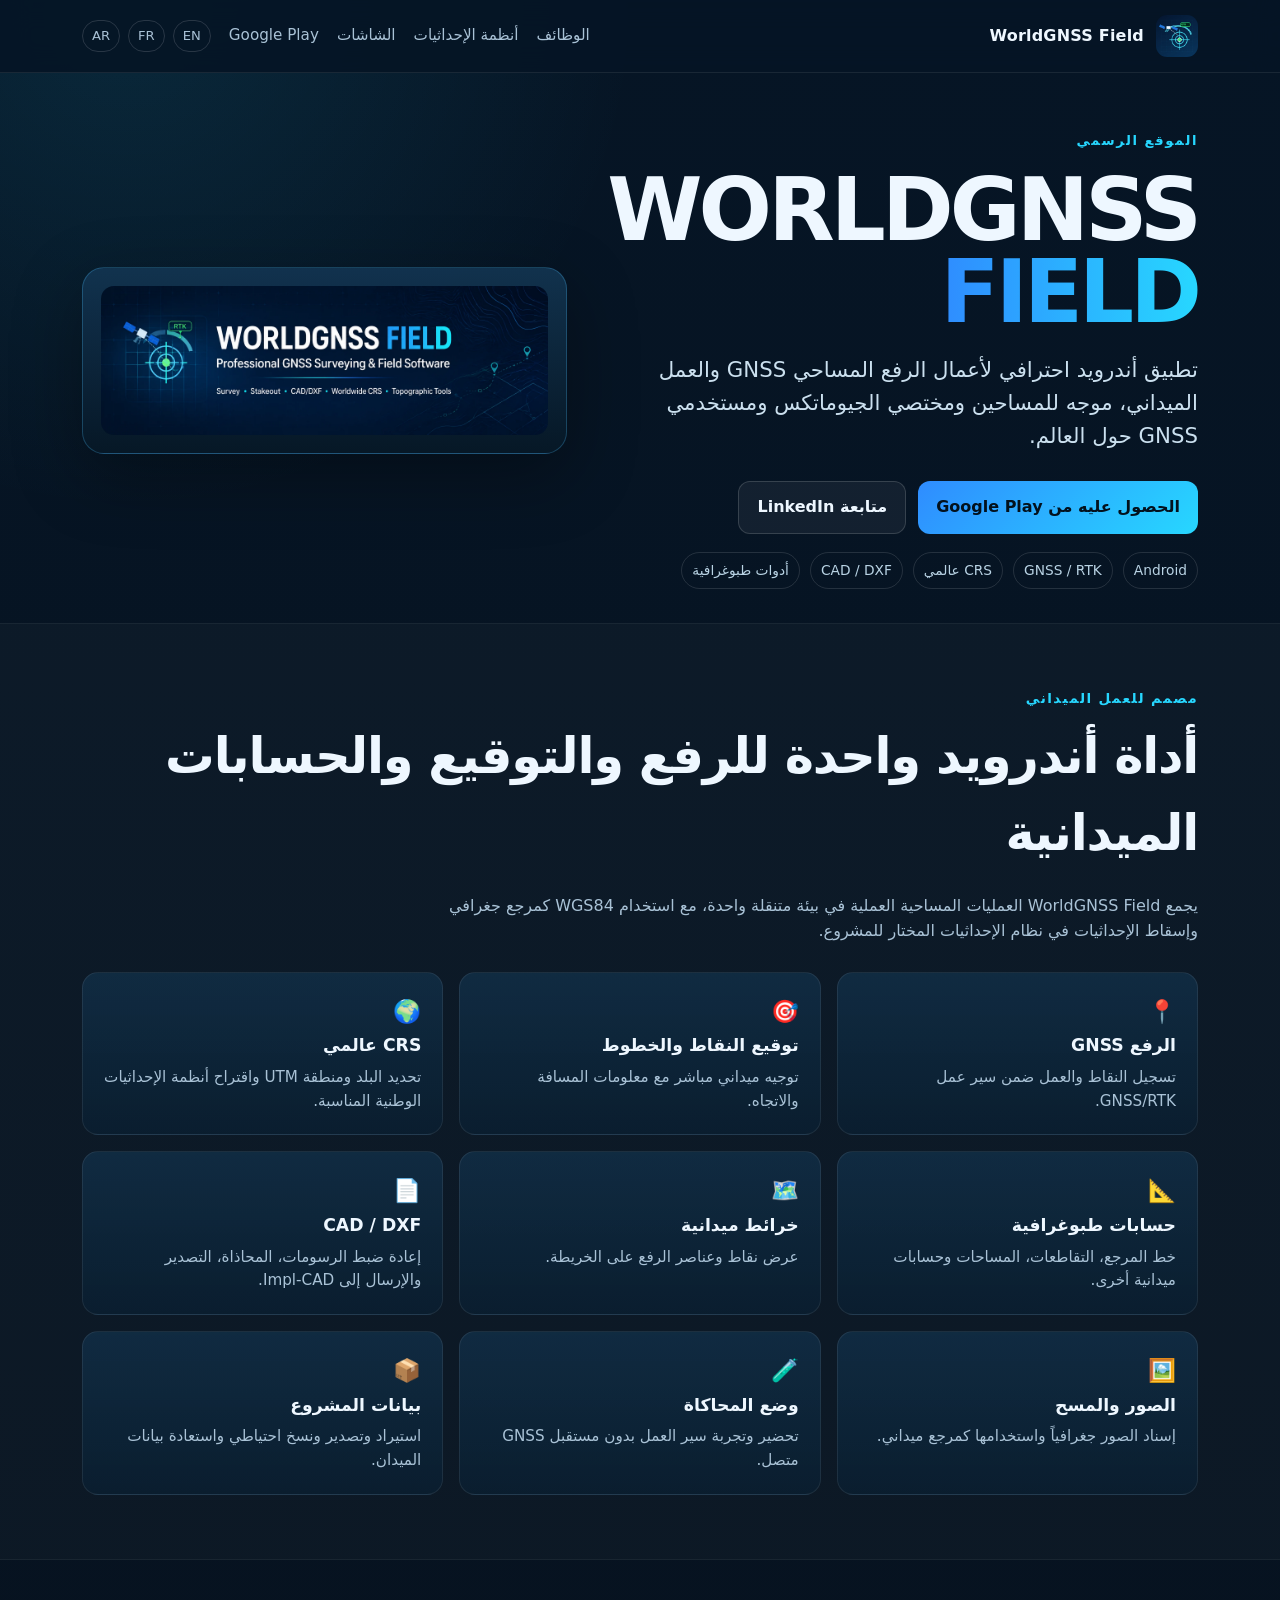
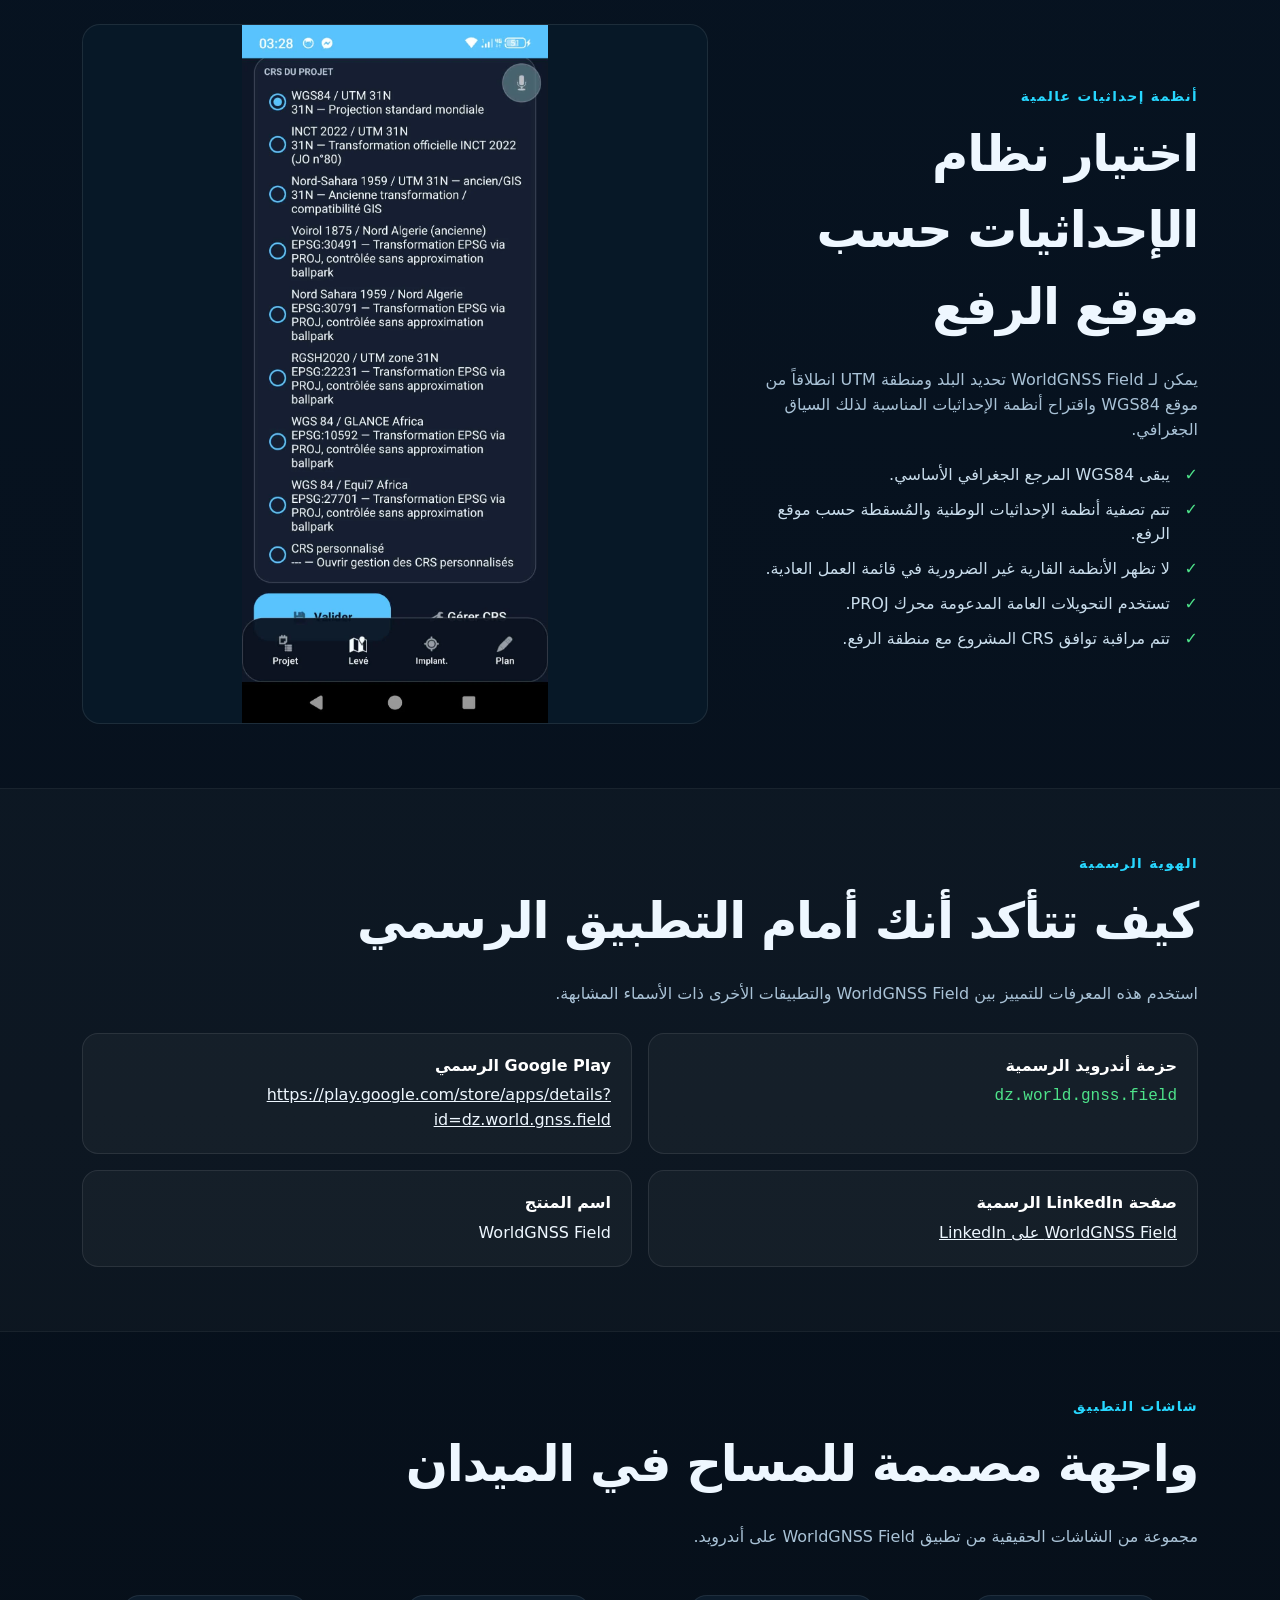
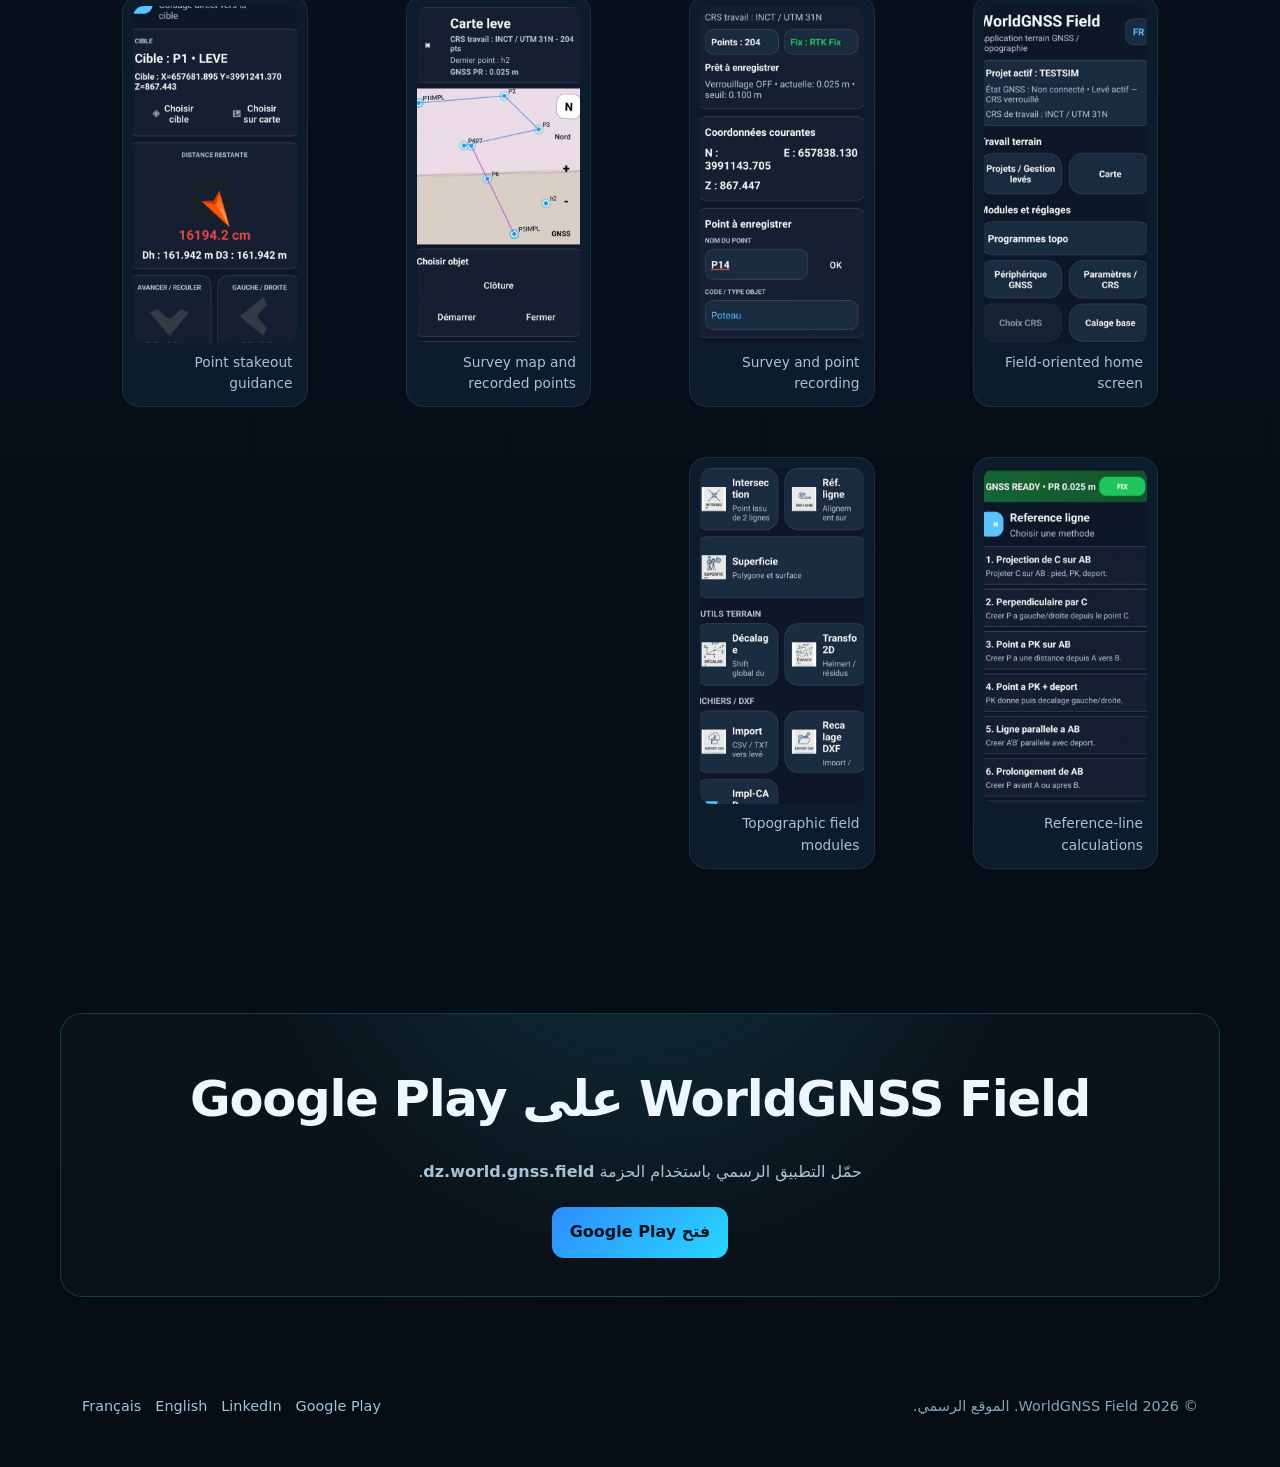
==== ar.html @ f7dcfae2 "Add files via upload Publish official WorldGNSS Field website" ====
<!doctype html>
<html lang="ar" class="rtl">
<head>
  <meta charset="utf-8">
  <meta name="viewport" content="width=device-width,initial-scale=1">
  <title>WorldGNSS Field — برنامج GNSS ومساحة ميدانية احترافي</title>
  <meta name="description" content="الموقع الرسمي لـ WorldGNSS Field: رفع GNSS، توقيع، أنظمة إحداثيات عالمية، CAD/DXF، حسابات طبوغرافية وخرائط ميدانية على أندرويد.">
  <meta name="theme-color" content="#061525">
  <meta name="robots" content="index,follow,max-image-preview:large">
  <meta property="og:type" content="website">
  <meta property="og:title" content="WorldGNSS Field — برنامج GNSS ومساحة ميدانية احترافي">
  <meta property="og:description" content="الموقع الرسمي لـ WorldGNSS Field: رفع GNSS، توقيع، أنظمة إحداثيات عالمية، CAD/DXF، حسابات طبوغرافية وخرائط ميدانية على أندرويد.">
  <meta property="og:image" content="assets/img/worldgnss-banner.png">
  <meta property="og:site_name" content="WorldGNSS Field">
  <meta name="twitter:card" content="summary_large_image">
  <link rel="icon" href="favicon.png">
  <link rel="stylesheet" href="assets/css/style.css">
  <link rel="alternate" hreflang="en" href="index.html">
  <link rel="alternate" hreflang="fr" href="fr.html">
  <link rel="alternate" hreflang="ar" href="ar.html">
  <link rel="alternate" hreflang="x-default" href="index.html">
  <script type="application/ld+json">
{
  "@context": "https://schema.org",
  "@type": "SoftwareApplication",
  "name": "WorldGNSS Field",
  "applicationCategory": "BusinessApplication",
  "applicationSubCategory": "Surveying and Geomatics",
  "operatingSystem": "Android",
  "description": "Professional Android field software for GNSS surveying, stakeout, worldwide coordinate reference systems, CAD/DXF workflows, topographic calculations and field mapping.",
  "downloadUrl": "https://play.google.com/store/apps/details?id=dz.world.gnss.field",
  "installUrl": "https://play.google.com/store/apps/details?id=dz.world.gnss.field",
  "sameAs": [
    "https://play.google.com/store/apps/details?id=dz.world.gnss.field",
    "https://www.linkedin.com/company/worldgnss-field-app/"
  ],
  "identifier": {
    "@type": "PropertyValue",
    "propertyID": "Android package",
    "value": "dz.world.gnss.field"
  }
}
  </script>
</head>
<body class="rtl">

<header class="topbar"><div class="wrap nav">
<a class="brand" href="ar.html"><img src="assets/img/worldgnss-icon.webp" alt="WorldGNSS Field"><span>WorldGNSS Field</span></a>
<nav class="navlinks"><a href="#features">الوظائف</a><a href="#crs">أنظمة الإحداثيات</a><a href="#screens">الشاشات</a><a class="keep" href="https://play.google.com/store/apps/details?id=dz.world.gnss.field">Google Play</a>
<span class="langs"><a href="index.html">EN</a><a href="fr.html">FR</a><a href="ar.html">AR</a></span></nav>
</div></header>

<main>
<section class="hero"><div class="wrap hero-grid">
<div><div class="eyebrow">الموقع الرسمي</div><h1>WORLDGNSS <span>FIELD</span></h1>
<p class="lead">تطبيق أندرويد احترافي لأعمال الرفع المساحي GNSS والعمل الميداني، موجه للمساحين ومختصي الجيوماتكس ومستخدمي GNSS حول العالم.</p>
<div class="cta"><a class="btn primary" href="https://play.google.com/store/apps/details?id=dz.world.gnss.field">الحصول عليه من Google Play</a><a class="btn secondary" href="https://www.linkedin.com/company/worldgnss-field-app/">متابعة LinkedIn</a></div>
<div class="badges"><span class="badge">Android</span><span class="badge">GNSS / RTK</span><span class="badge">CRS عالمي</span><span class="badge">CAD / DXF</span><span class="badge">أدوات طبوغرافية</span></div></div>
<div class="hero-card"><img src="assets/img/worldgnss-banner.webp" alt="WorldGNSS Field"></div>
</div></section>
<section class="section alt" id="features"><div class="wrap"><div class="kicker">مصمم للعمل الميداني</div><h2>أداة أندرويد واحدة للرفع والتوقيع والحسابات الميدانية</h2>
<p class="sub">يجمع WorldGNSS Field العمليات المساحية العملية في بيئة متنقلة واحدة، مع استخدام WGS84 كمرجع جغرافي وإسقاط الإحداثيات في نظام الإحداثيات المختار للمشروع.</p>
<div class="features">
<article class="feature"><div class="icon">📍</div><h3>الرفع GNSS</h3><p>تسجيل النقاط والعمل ضمن سير عمل GNSS/RTK.</p></article>
<article class="feature"><div class="icon">🎯</div><h3>توقيع النقاط والخطوط</h3><p>توجيه ميداني مباشر مع معلومات المسافة والاتجاه.</p></article>
<article class="feature"><div class="icon">🌍</div><h3>CRS عالمي</h3><p>تحديد البلد ومنطقة UTM واقتراح أنظمة الإحداثيات الوطنية المناسبة.</p></article>
<article class="feature"><div class="icon">📐</div><h3>حسابات طبوغرافية</h3><p>خط المرجع، التقاطعات، المساحات وحسابات ميدانية أخرى.</p></article>
<article class="feature"><div class="icon">🗺️</div><h3>خرائط ميدانية</h3><p>عرض نقاط وعناصر الرفع على الخريطة.</p></article>
<article class="feature"><div class="icon">📄</div><h3>CAD / DXF</h3><p>إعادة ضبط الرسومات، المحاذاة، التصدير والإرسال إلى Impl-CAD.</p></article>
<article class="feature"><div class="icon">🖼️</div><h3>الصور والمسح</h3><p>إسناد الصور جغرافياً واستخدامها كمرجع ميداني.</p></article>
<article class="feature"><div class="icon">🧪</div><h3>وضع المحاكاة</h3><p>تحضير وتجربة سير العمل بدون مستقبل GNSS متصل.</p></article>
<article class="feature"><div class="icon">📦</div><h3>بيانات المشروع</h3><p>استيراد وتصدير ونسخ احتياطي واستعادة بيانات الميدان.</p></article>
</div></div></section>
<section class="section" id="crs"><div class="wrap worldwide">
<div><div class="kicker">أنظمة إحداثيات عالمية</div><h2>اختيار نظام الإحداثيات حسب موقع الرفع</h2>
<p class="sub">يمكن لـ WorldGNSS Field تحديد البلد ومنطقة UTM انطلاقاً من موقع WGS84 واقتراح أنظمة الإحداثيات المناسبة لذلك السياق الجغرافي.</p>
<ul class="list"><li>يبقى WGS84 المرجع الجغرافي الأساسي.</li><li>تتم تصفية أنظمة الإحداثيات الوطنية والمُسقطة حسب موقع الرفع.</li><li>لا تظهر الأنظمة القارية غير الضرورية في قائمة العمل العادية.</li><li>تستخدم التحويلات العامة المدعومة محرك PROJ.</li><li>تتم مراقبة توافق CRS المشروع مع منطقة الرفع.</li></ul></div>
<img src="assets/img/07-worldwide-crs.webp" alt="WorldGNSS Field CRS"></div></section>
<section class="section alt"><div class="wrap"><div class="kicker">الهوية الرسمية</div><h2>كيف تتأكد أنك أمام التطبيق الرسمي</h2>
<p class="sub">استخدم هذه المعرفات للتمييز بين WorldGNSS Field والتطبيقات الأخرى ذات الأسماء المشابهة.</p>
<div class="identity"><div class="idbox"><strong>حزمة أندرويد الرسمية</strong><code>dz.world.gnss.field</code></div><div class="idbox"><strong>Google Play الرسمي</strong><a href="https://play.google.com/store/apps/details?id=dz.world.gnss.field">https://play.google.com/store/apps/details?id=dz.world.gnss.field</a></div><div class="idbox"><strong>صفحة LinkedIn الرسمية</strong><a href="https://www.linkedin.com/company/worldgnss-field-app/">WorldGNSS Field على LinkedIn</a></div><div class="idbox"><strong>اسم المنتج</strong>WorldGNSS Field</div></div></div></section>
<section class="section" id="screens"><div class="wrap"><div class="kicker">شاشات التطبيق</div><h2>واجهة مصممة للمساح في الميدان</h2><p class="sub">مجموعة من الشاشات الحقيقية من تطبيق WorldGNSS Field على أندرويد.</p>
<div class="gallery" id="screens">
  <figure class="shot"><img loading="lazy" src="assets/img/01-home.webp" alt="WorldGNSS Field home screen"><figcaption>Field-oriented home screen</figcaption></figure>
  <figure class="shot"><img loading="lazy" src="assets/img/02-survey.webp" alt="GNSS survey point screen"><figcaption>Survey and point recording</figcaption></figure>
  <figure class="shot"><img loading="lazy" src="assets/img/03-map.webp" alt="Survey map"><figcaption>Survey map and recorded points</figcaption></figure>
  <figure class="shot"><img loading="lazy" src="assets/img/04-stakeout.webp" alt="Point stakeout"><figcaption>Point stakeout guidance</figcaption></figure>
  <figure class="shot"><img loading="lazy" src="assets/img/05-reference-line.webp" alt="Reference line modes"><figcaption>Reference-line calculations</figcaption></figure>
  <figure class="shot"><img loading="lazy" src="assets/img/06-topo-modules.webp" alt="Topographic modules"><figcaption>Topographic field modules</figcaption></figure>
</div>
</div></section>
<section class="section"><div class="wrap finalcta"><h2>WorldGNSS Field على Google Play</h2><p class="sub" style="margin:0 auto 22px">حمّل التطبيق الرسمي باستخدام الحزمة <strong>dz.world.gnss.field</strong>.</p><a class="btn primary" href="https://play.google.com/store/apps/details?id=dz.world.gnss.field">فتح Google Play</a></div></section>
</main>
<footer><div class="wrap footer-grid"><div>© <span data-year></span> WorldGNSS Field. الموقع الرسمي.</div><div class="smalllinks"><a href="https://play.google.com/store/apps/details?id=dz.world.gnss.field">Google Play</a><a href="https://www.linkedin.com/company/worldgnss-field-app/">LinkedIn</a><a href="index.html">English</a><a href="fr.html">Français</a></div></div></footer>

<script src="assets/js/site.js"></script>
</body>
</html>
---- assets/css/style.css ----
:root{
  --bg:#061525;
  --bg2:#0a2035;
  --panel:#0d253b;
  --panel2:#102d47;
  --line:#1d4d6d;
  --text:#eef7ff;
  --muted:#a9c2d6;
  --cyan:#27d7ff;
  --blue:#2f8cff;
  --green:#4ee38a;
  --max:1160px;
}
*{box-sizing:border-box}
html{scroll-behavior:smooth}
body{
  margin:0;
  font-family:Inter,ui-sans-serif,system-ui,-apple-system,BlinkMacSystemFont,"Segoe UI",Roboto,Arial,sans-serif;
  background:
    radial-gradient(circle at 10% 0%, rgba(39,215,255,.10), transparent 32rem),
    linear-gradient(180deg,var(--bg),#07111d 58%,#050c13);
  color:var(--text);
  line-height:1.55;
}
a{color:inherit}
.wrap{max-width:var(--max);margin:auto;padding:0 22px}
.topbar{
  position:sticky;top:0;z-index:20;
  background:rgba(6,21,37,.92);backdrop-filter:blur(14px);
  border-bottom:1px solid rgba(255,255,255,.08)
}
.nav{display:flex;align-items:center;justify-content:space-between;gap:20px;min-height:72px}
.brand{display:flex;align-items:center;gap:12px;text-decoration:none;font-weight:800;letter-spacing:.2px}
.brand img{width:42px;height:42px;border-radius:11px}
.navlinks{display:flex;align-items:center;gap:18px;flex-wrap:wrap;justify-content:flex-end}
.navlinks a{text-decoration:none;color:var(--muted);font-size:.95rem}
.navlinks a:hover{color:var(--text)}
.langs{display:flex;gap:8px}
.langs a{border:1px solid rgba(255,255,255,.14);padding:5px 9px;border-radius:999px;font-size:.82rem}
.hero{padding:58px 0 34px}
.hero-grid{display:grid;grid-template-columns:1.1fr .9fr;gap:38px;align-items:center}
.eyebrow{color:var(--cyan);font-weight:700;text-transform:uppercase;letter-spacing:.12em;font-size:.82rem}
h1{font-size:clamp(2.6rem,7vw,5.4rem);line-height:.95;margin:.2em 0 .22em;letter-spacing:-.045em}
h1 span{background:linear-gradient(90deg,#2f8cff,#27d7ff);-webkit-background-clip:text;background-clip:text;color:transparent}
.lead{font-size:clamp(1.06rem,2vw,1.33rem);color:#cbe0ef;max-width:760px}
.cta{display:flex;gap:12px;flex-wrap:wrap;margin:28px 0 14px}
.btn{
  display:inline-flex;align-items:center;justify-content:center;gap:9px;
  padding:13px 18px;border-radius:12px;text-decoration:none;font-weight:750;
  border:1px solid rgba(255,255,255,.15)
}
.btn.primary{background:linear-gradient(135deg,var(--blue),var(--cyan));color:#03111d;border:none}
.btn.secondary{background:rgba(255,255,255,.055)}
.badges{display:flex;gap:10px;flex-wrap:wrap;margin-top:18px}
.badge{font-size:.86rem;color:#b9d3e4;border:1px solid rgba(255,255,255,.12);border-radius:999px;padding:7px 10px}
.hero-card{
  background:linear-gradient(180deg,rgba(19,53,82,.9),rgba(7,24,39,.9));
  border:1px solid rgba(77,193,255,.25);
  border-radius:22px;padding:18px;box-shadow:0 22px 70px rgba(0,0,0,.32)
}
.hero-card img{width:100%;display:block;border-radius:13px}
.section{padding:64px 0}
.section.alt{background:rgba(255,255,255,.022);border-top:1px solid rgba(255,255,255,.05);border-bottom:1px solid rgba(255,255,255,.05)}
.kicker{color:var(--cyan);font-weight:800;font-size:.85rem;text-transform:uppercase;letter-spacing:.1em}
h2{font-size:clamp(1.9rem,4vw,3.1rem);margin:.18em 0 .45em;letter-spacing:-.025em}
.sub{color:var(--muted);max-width:760px}
.features{display:grid;grid-template-columns:repeat(3,1fr);gap:16px;margin-top:28px}
.feature{background:linear-gradient(180deg,rgba(18,50,76,.72),rgba(10,31,49,.82));border:1px solid rgba(255,255,255,.08);padding:21px;border-radius:16px}
.feature h3{margin:4px 0 7px;font-size:1.08rem}
.feature p{margin:0;color:var(--muted);font-size:.95rem}
.feature .icon{font-size:1.4rem}
.identity{
  display:grid;grid-template-columns:1fr 1fr;gap:16px;margin-top:26px
}
.idbox{border:1px solid rgba(255,255,255,.09);background:rgba(255,255,255,.035);border-radius:16px;padding:20px}
.idbox strong{display:block;color:#fff;margin-bottom:5px}
.idbox code{color:var(--green);font-family:ui-monospace,SFMono-Regular,Consolas,monospace}
.gallery{display:grid;grid-template-columns:repeat(4,1fr);gap:18px;margin-top:30px}
.shot{background:#0c1c2c;border:1px solid rgba(255,255,255,.08);border-radius:18px;padding:10px;overflow:hidden}
.shot img{width:100%;display:block;border-radius:11px;aspect-ratio:9/18.5;object-fit:cover;object-position:top}
.shot.wide img{aspect-ratio:auto;max-height:620px;object-fit:contain;background:#081521}
.shot figcaption{font-size:.86rem;color:var(--muted);padding:9px 4px 2px}
.worldwide{display:grid;grid-template-columns:.85fr 1.15fr;gap:28px;align-items:center}
.worldwide img{width:100%;max-height:700px;object-fit:contain;border-radius:18px;border:1px solid rgba(255,255,255,.09);background:#071827}
.list{padding:0;margin:20px 0 0;list-style:none}
.list li{margin:10px 0;padding-left:28px;position:relative;color:#c9ddec}
.list li:before{content:"✓";position:absolute;left:0;color:var(--green);font-weight:900}
.finalcta{text-align:center;border:1px solid rgba(39,215,255,.2);background:radial-gradient(circle at 50% -50%,rgba(39,215,255,.16),transparent 55%),rgba(255,255,255,.025);border-radius:22px;padding:38px 22px}
footer{padding:34px 0 50px;color:#85a4ba;font-size:.9rem}
.footer-grid{display:flex;justify-content:space-between;gap:18px;flex-wrap:wrap}
.smalllinks{display:flex;gap:14px;flex-wrap:wrap}
.smalllinks a{color:#9fc4dd;text-decoration:none}
.rtl{direction:rtl;text-align:right}
.rtl .hero-grid,.rtl .worldwide{direction:rtl}
.rtl .list li{padding-left:0;padding-right:28px}
.rtl .list li:before{left:auto;right:0}
@media(max-width:900px){
  .hero-grid,.worldwide{grid-template-columns:1fr}
  .features{grid-template-columns:repeat(2,1fr)}
  .gallery{grid-template-columns:repeat(2,1fr)}
  .identity{grid-template-columns:1fr}
}
@media(max-width:560px){
  .nav{align-items:flex-start;padding:13px 0}
  .navlinks{gap:9px}
  .navlinks>a:not(.keep){display:none}
  .hero{padding-top:36px}
  .features,.gallery{grid-template-columns:1fr}
  .shot img{max-height:690px;object-fit:contain;background:#071827}
}
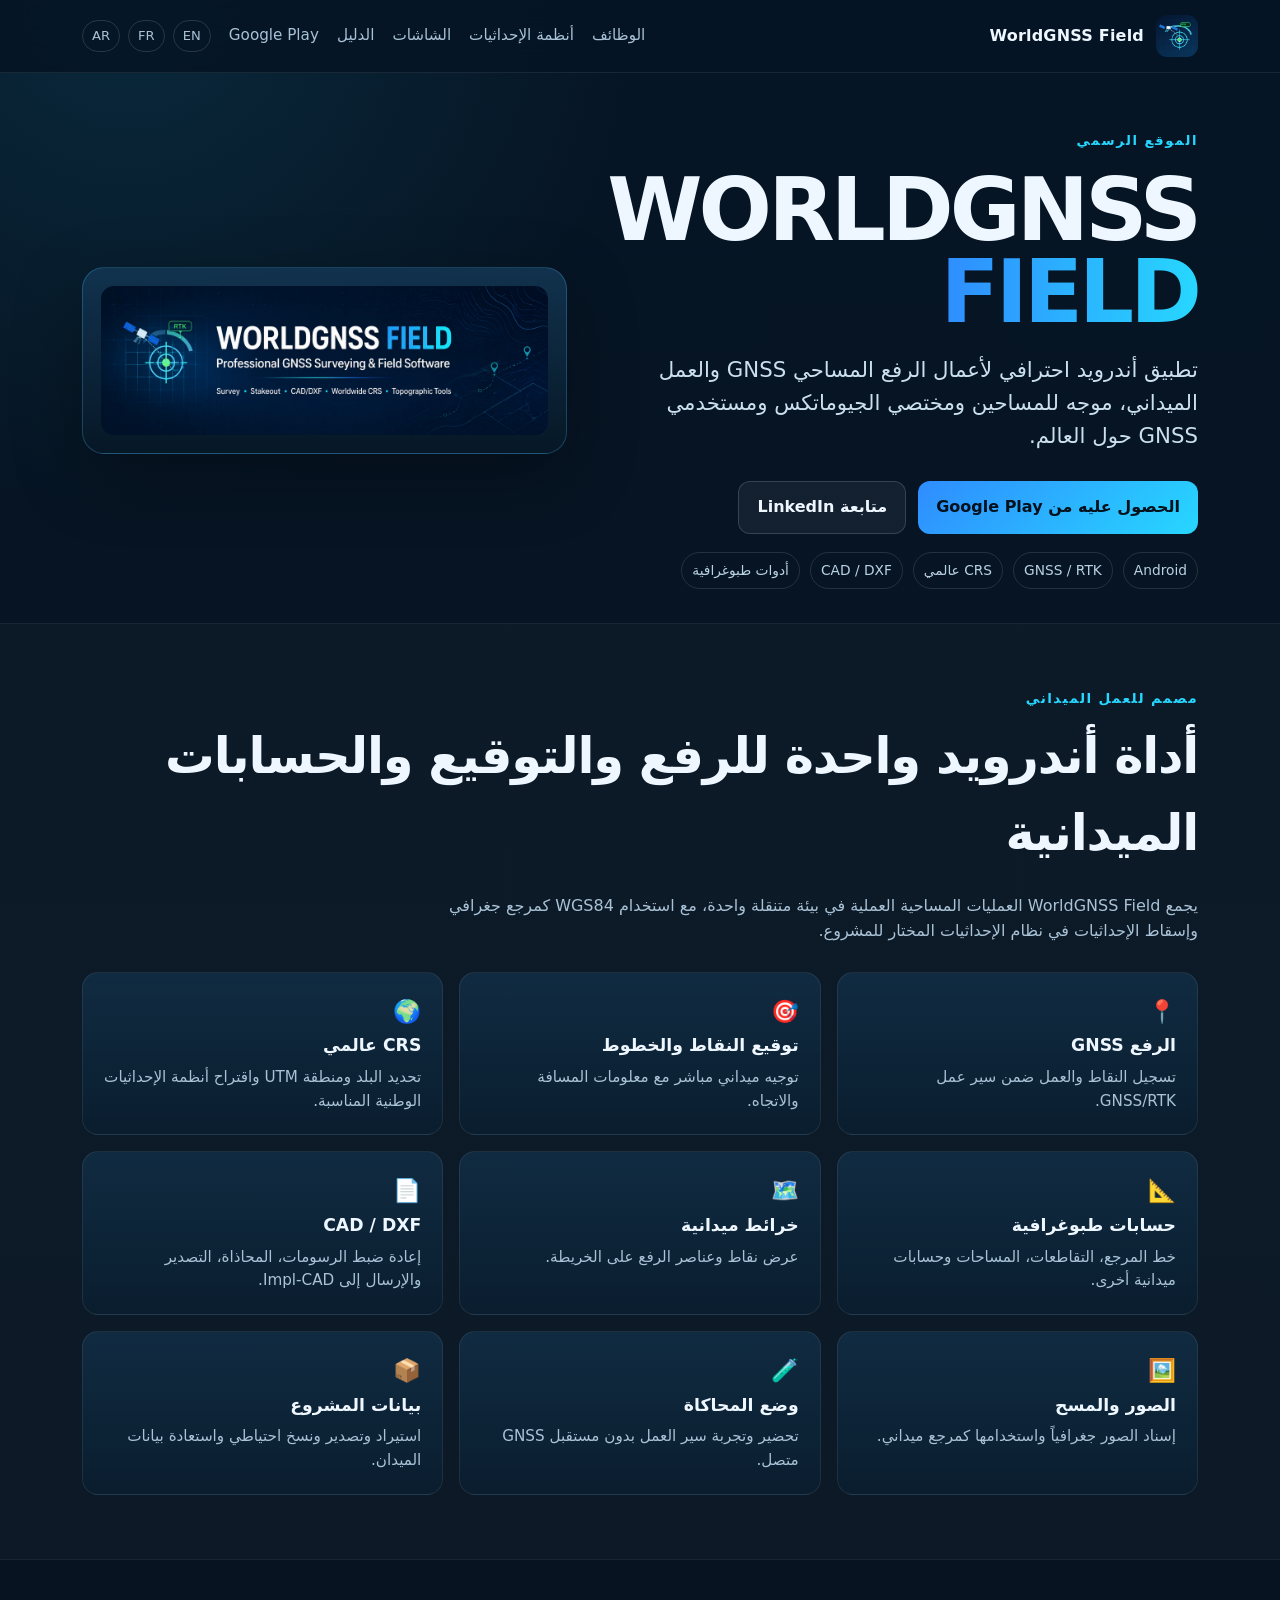
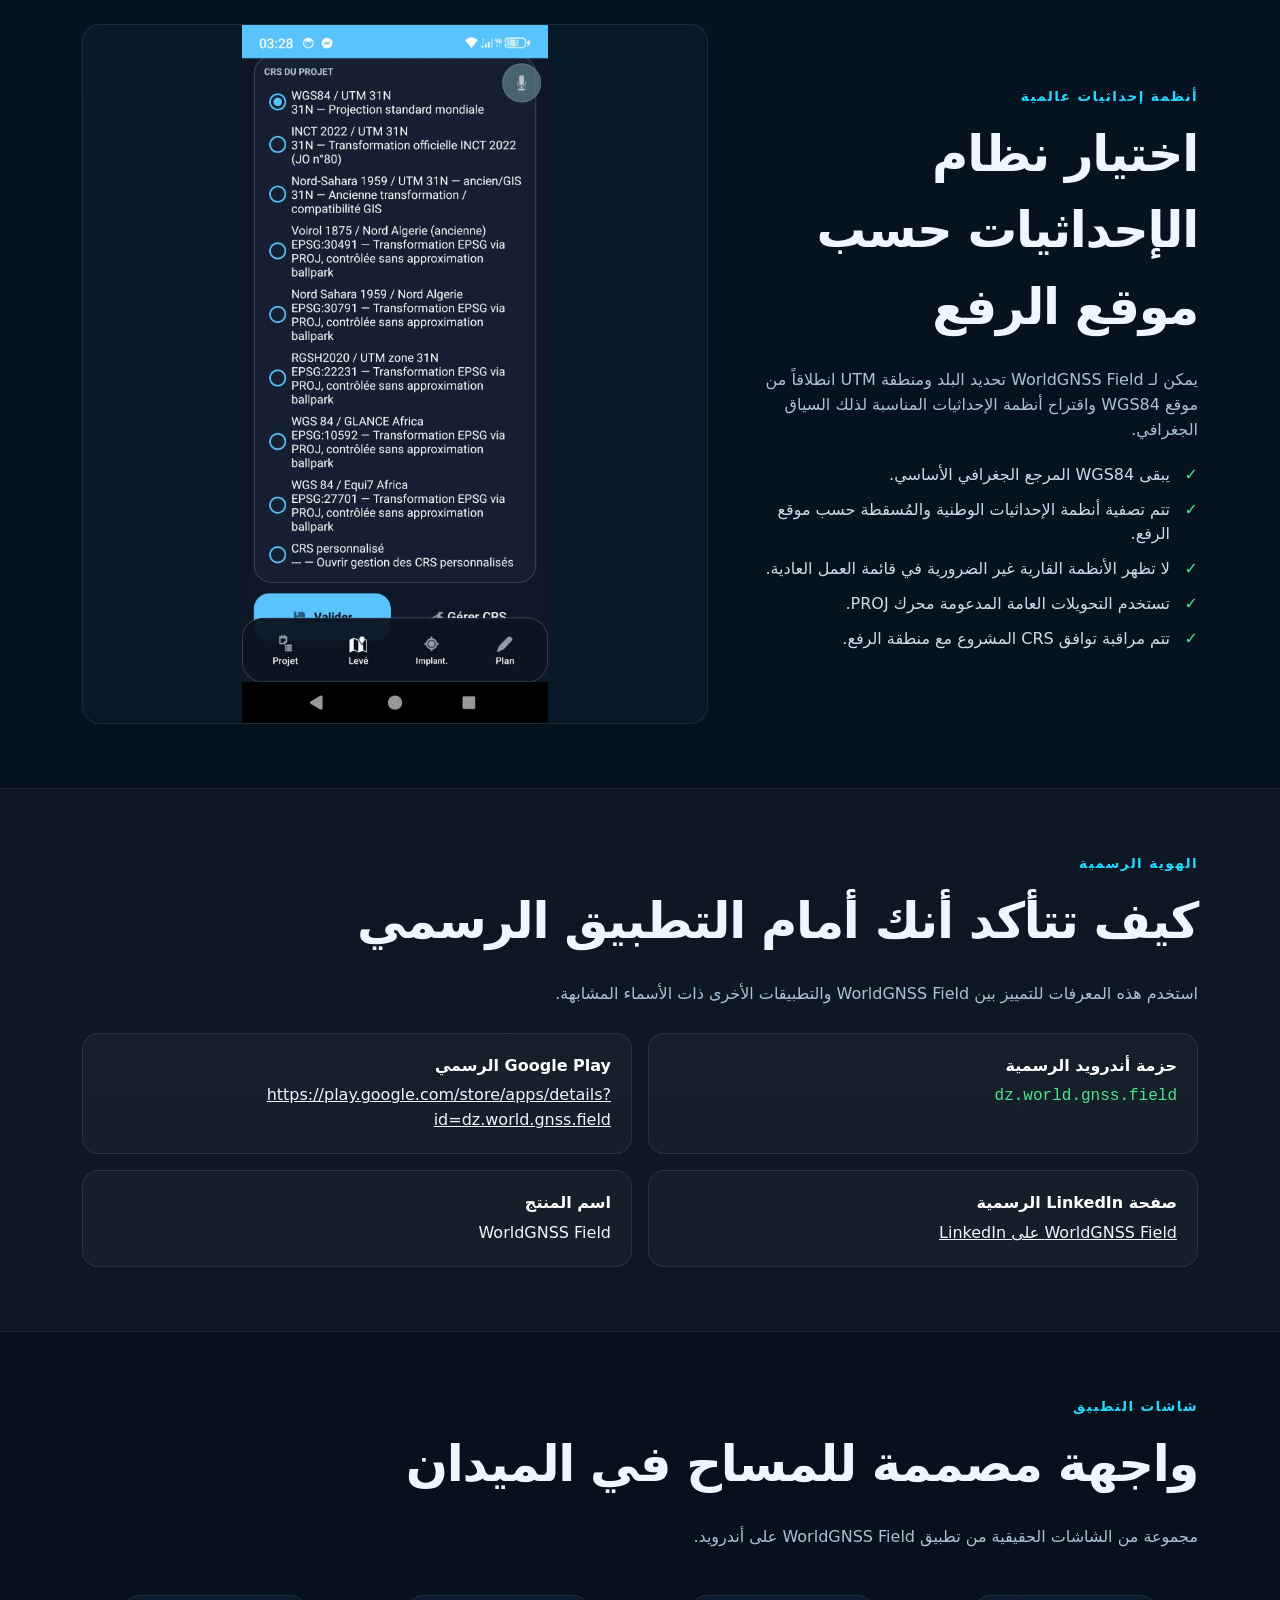
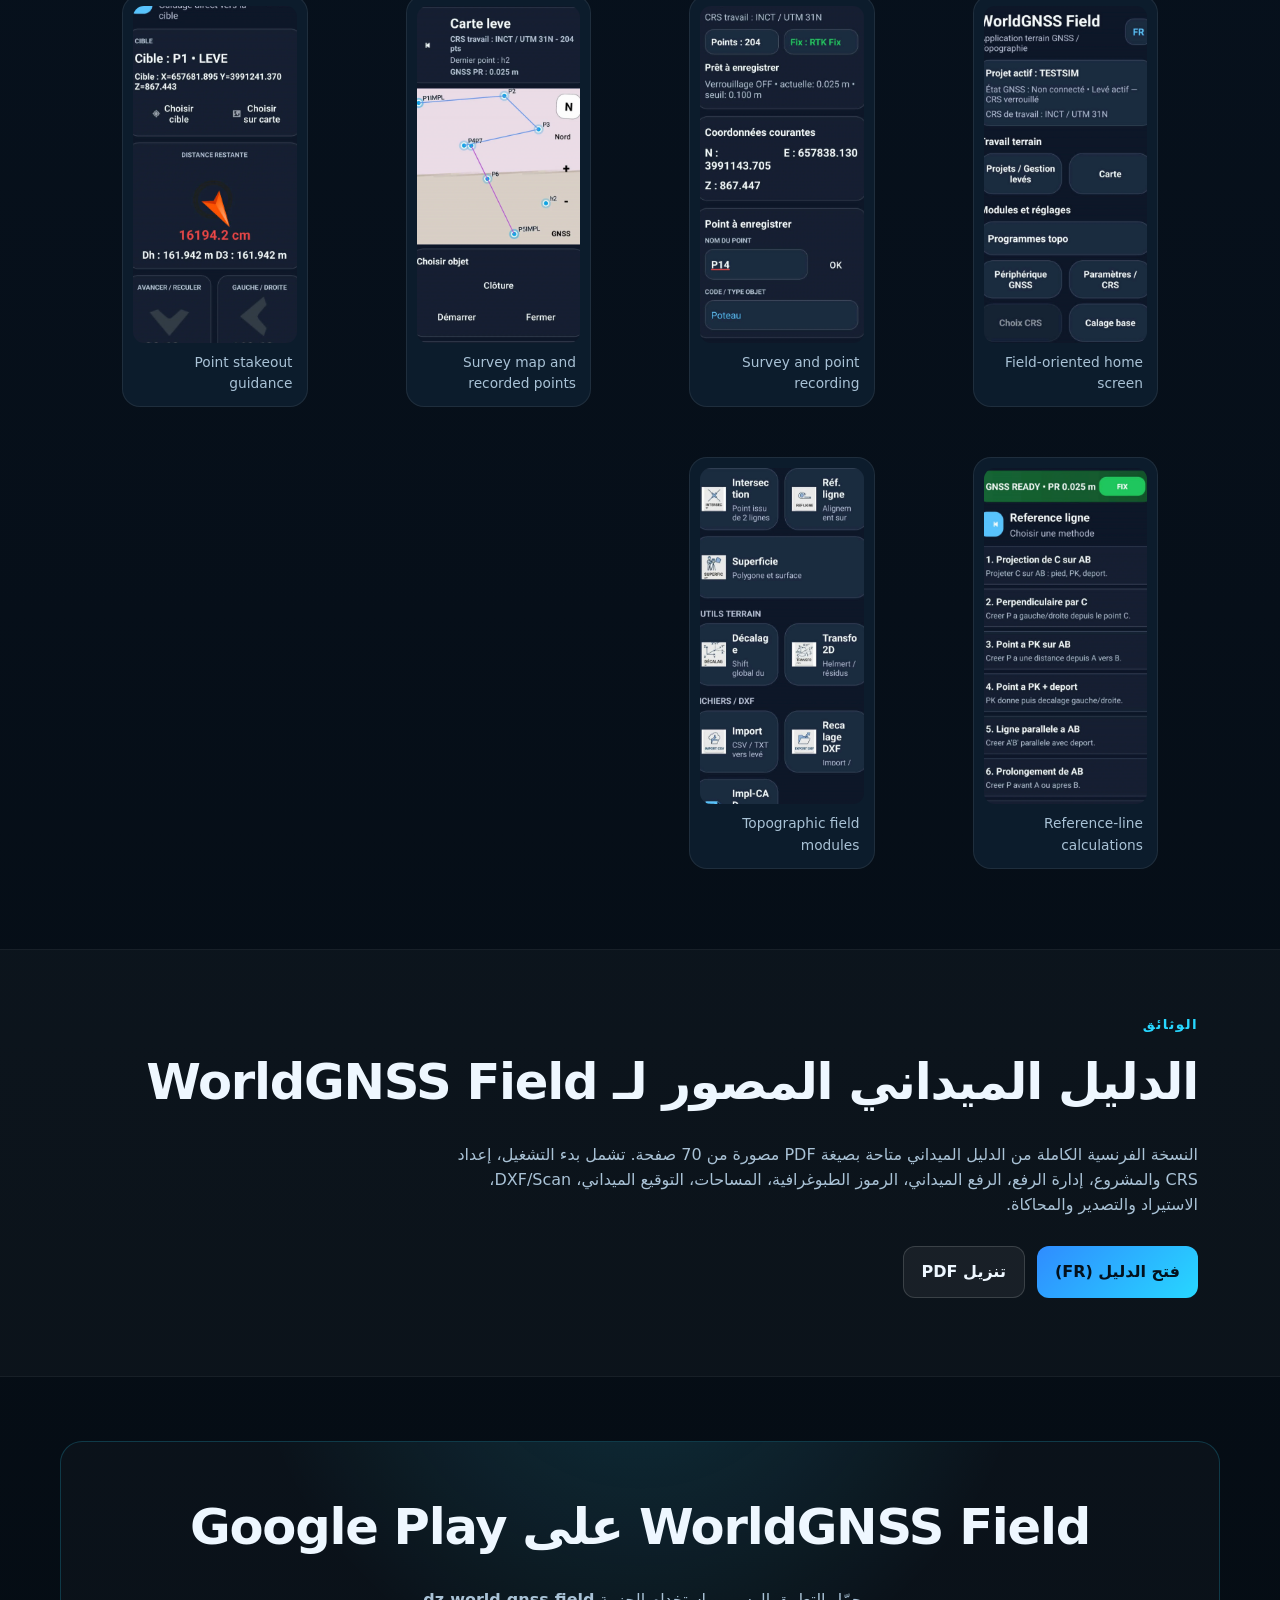
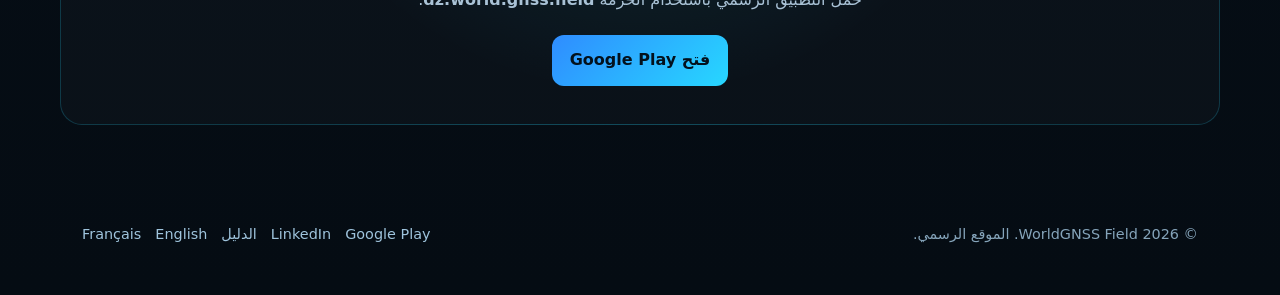
==== commit 11826b15: "Add files via upload WORLDGNSS FIELD — AJOUT DU MANUEL AU SITE  Dans GitHub > ramat82/worldgnss-fi" ====
--- a/ar.html
+++ b/ar.html
@@ -46,7 +46,7 @@
 
 <header class="topbar"><div class="wrap nav">
 <a class="brand" href="ar.html"><img src="assets/img/worldgnss-icon.webp" alt="WorldGNSS Field"><span>WorldGNSS Field</span></a>
-<nav class="navlinks"><a href="#features">الوظائف</a><a href="#crs">أنظمة الإحداثيات</a><a href="#screens">الشاشات</a><a class="keep" href="https://play.google.com/store/apps/details?id=dz.world.gnss.field">Google Play</a>
+<nav class="navlinks"><a href="#features">الوظائف</a><a href="#crs">أنظمة الإحداثيات</a><a href="#screens">الشاشات</a><a href="#manual">الدليل</a><a class="keep" href="https://play.google.com/store/apps/details?id=dz.world.gnss.field">Google Play</a>
 <span class="langs"><a href="index.html">EN</a><a href="fr.html">FR</a><a href="ar.html">AR</a></span></nav>
 </div></header>
 
@@ -89,9 +89,20 @@
   <figure class="shot"><img loading="lazy" src="assets/img/06-topo-modules.webp" alt="Topographic modules"><figcaption>Topographic field modules</figcaption></figure>
 </div>
 </div></section>
+
+<section class="section alt" id="manual"><div class="wrap">
+  <div class="kicker">الوثائق</div>
+  <h2>الدليل الميداني المصور لـ WorldGNSS Field</h2>
+  <p class="sub">النسخة الفرنسية الكاملة من الدليل الميداني متاحة بصيغة PDF مصورة من 70 صفحة. تشمل بدء التشغيل، إعداد CRS والمشروع، إدارة الرفع، الرفع الميداني، الرموز الطبوغرافية، المساحات، التوقيع الميداني، DXF/Scan، الاستيراد والتصدير والمحاكاة.</p>
+  <div class="cta">
+    <a class="btn primary" href="WorldGNSS_Field_Manuel_Terrain_FR_Illustre_Complet_1.1.pdf" target="_blank" rel="noopener">فتح الدليل (FR)</a>
+    <a class="btn secondary" href="WorldGNSS_Field_Manuel_Terrain_FR_Illustre_Complet_1.1.pdf" download>تنزيل PDF</a>
+  </div>
+</div></section>
+
 <section class="section"><div class="wrap finalcta"><h2>WorldGNSS Field على Google Play</h2><p class="sub" style="margin:0 auto 22px">حمّل التطبيق الرسمي باستخدام الحزمة <strong>dz.world.gnss.field</strong>.</p><a class="btn primary" href="https://play.google.com/store/apps/details?id=dz.world.gnss.field">فتح Google Play</a></div></section>
 </main>
-<footer><div class="wrap footer-grid"><div>© <span data-year></span> WorldGNSS Field. الموقع الرسمي.</div><div class="smalllinks"><a href="https://play.google.com/store/apps/details?id=dz.world.gnss.field">Google Play</a><a href="https://www.linkedin.com/company/worldgnss-field-app/">LinkedIn</a><a href="index.html">English</a><a href="fr.html">Français</a></div></div></footer>
+<footer><div class="wrap footer-grid"><div>© <span data-year></span> WorldGNSS Field. الموقع الرسمي.</div><div class="smalllinks"><a href="https://play.google.com/store/apps/details?id=dz.world.gnss.field">Google Play</a><a href="https://www.linkedin.com/company/worldgnss-field-app/">LinkedIn</a><a href="WorldGNSS_Field_Manuel_Terrain_FR_Illustre_Complet_1.1.pdf">الدليل</a><a href="index.html">English</a><a href="fr.html">Français</a></div></div></footer>
 
 <script src="assets/js/site.js"></script>
 </body>
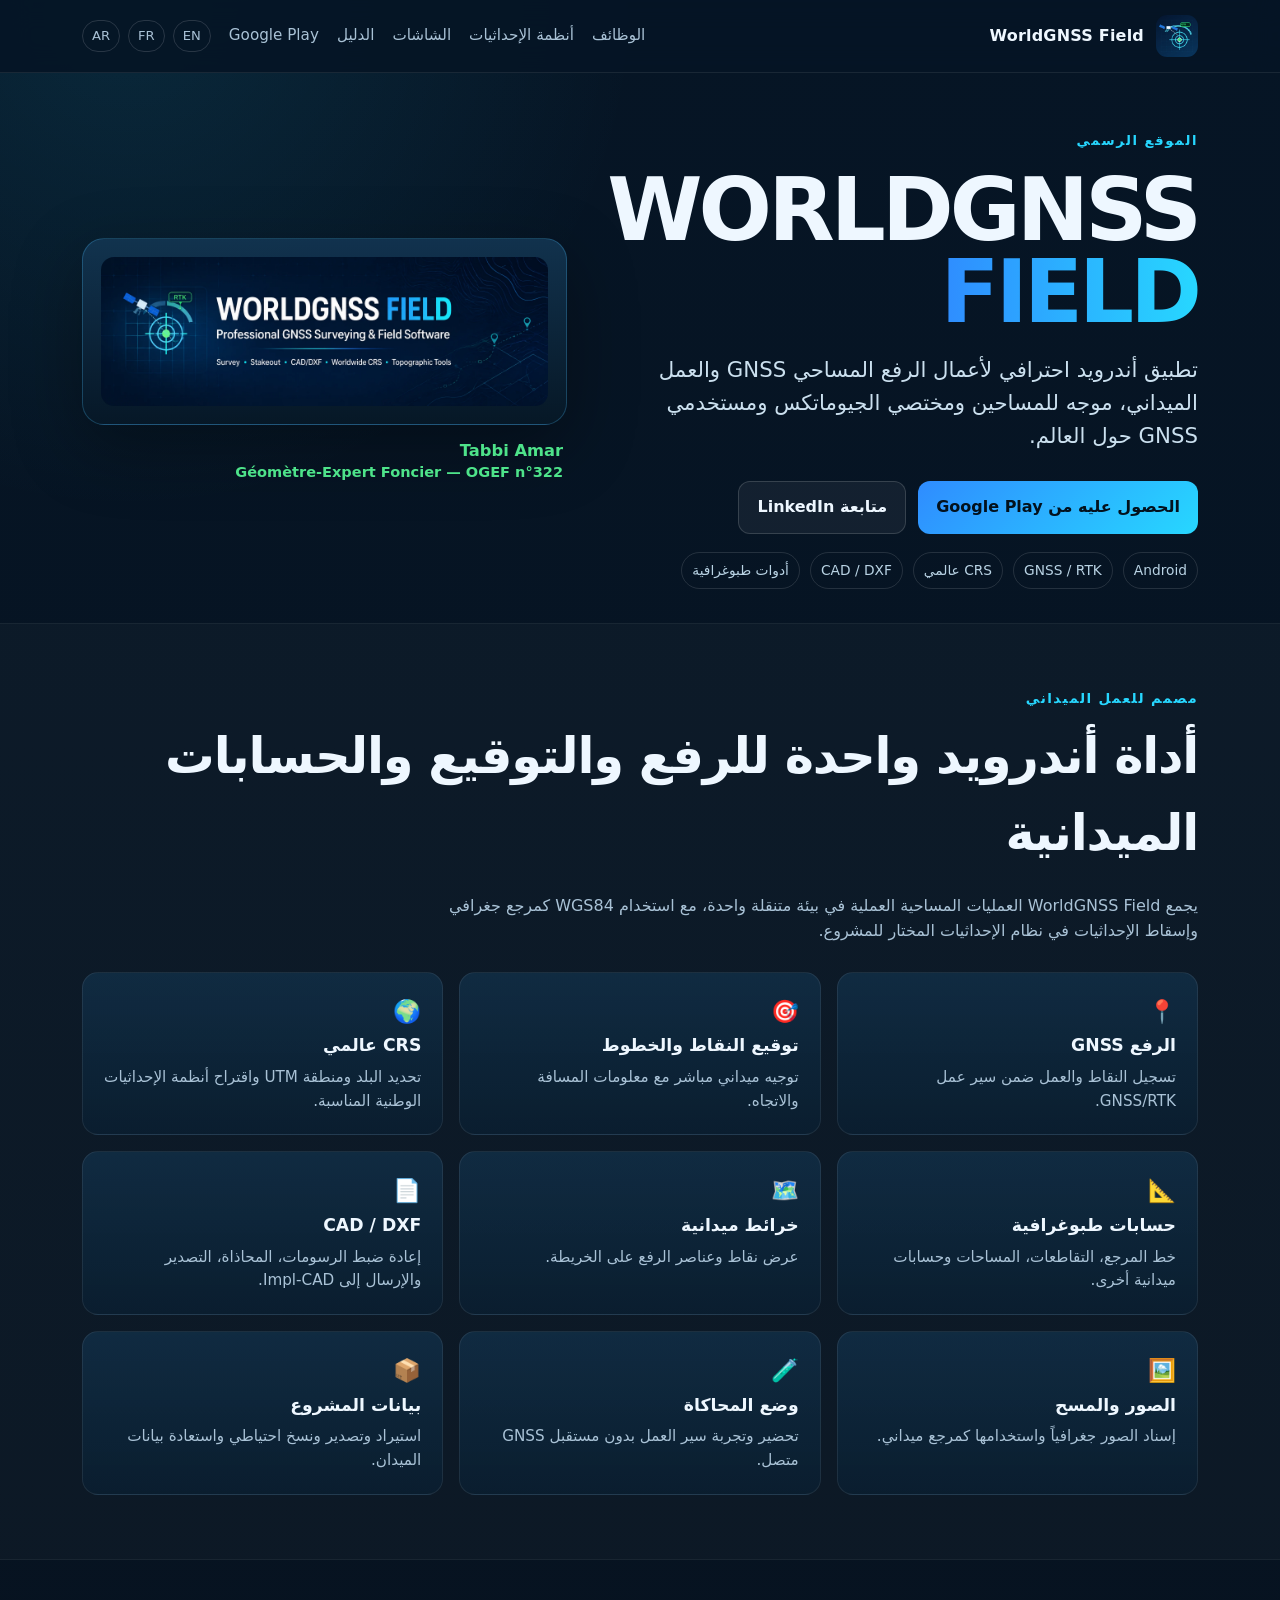
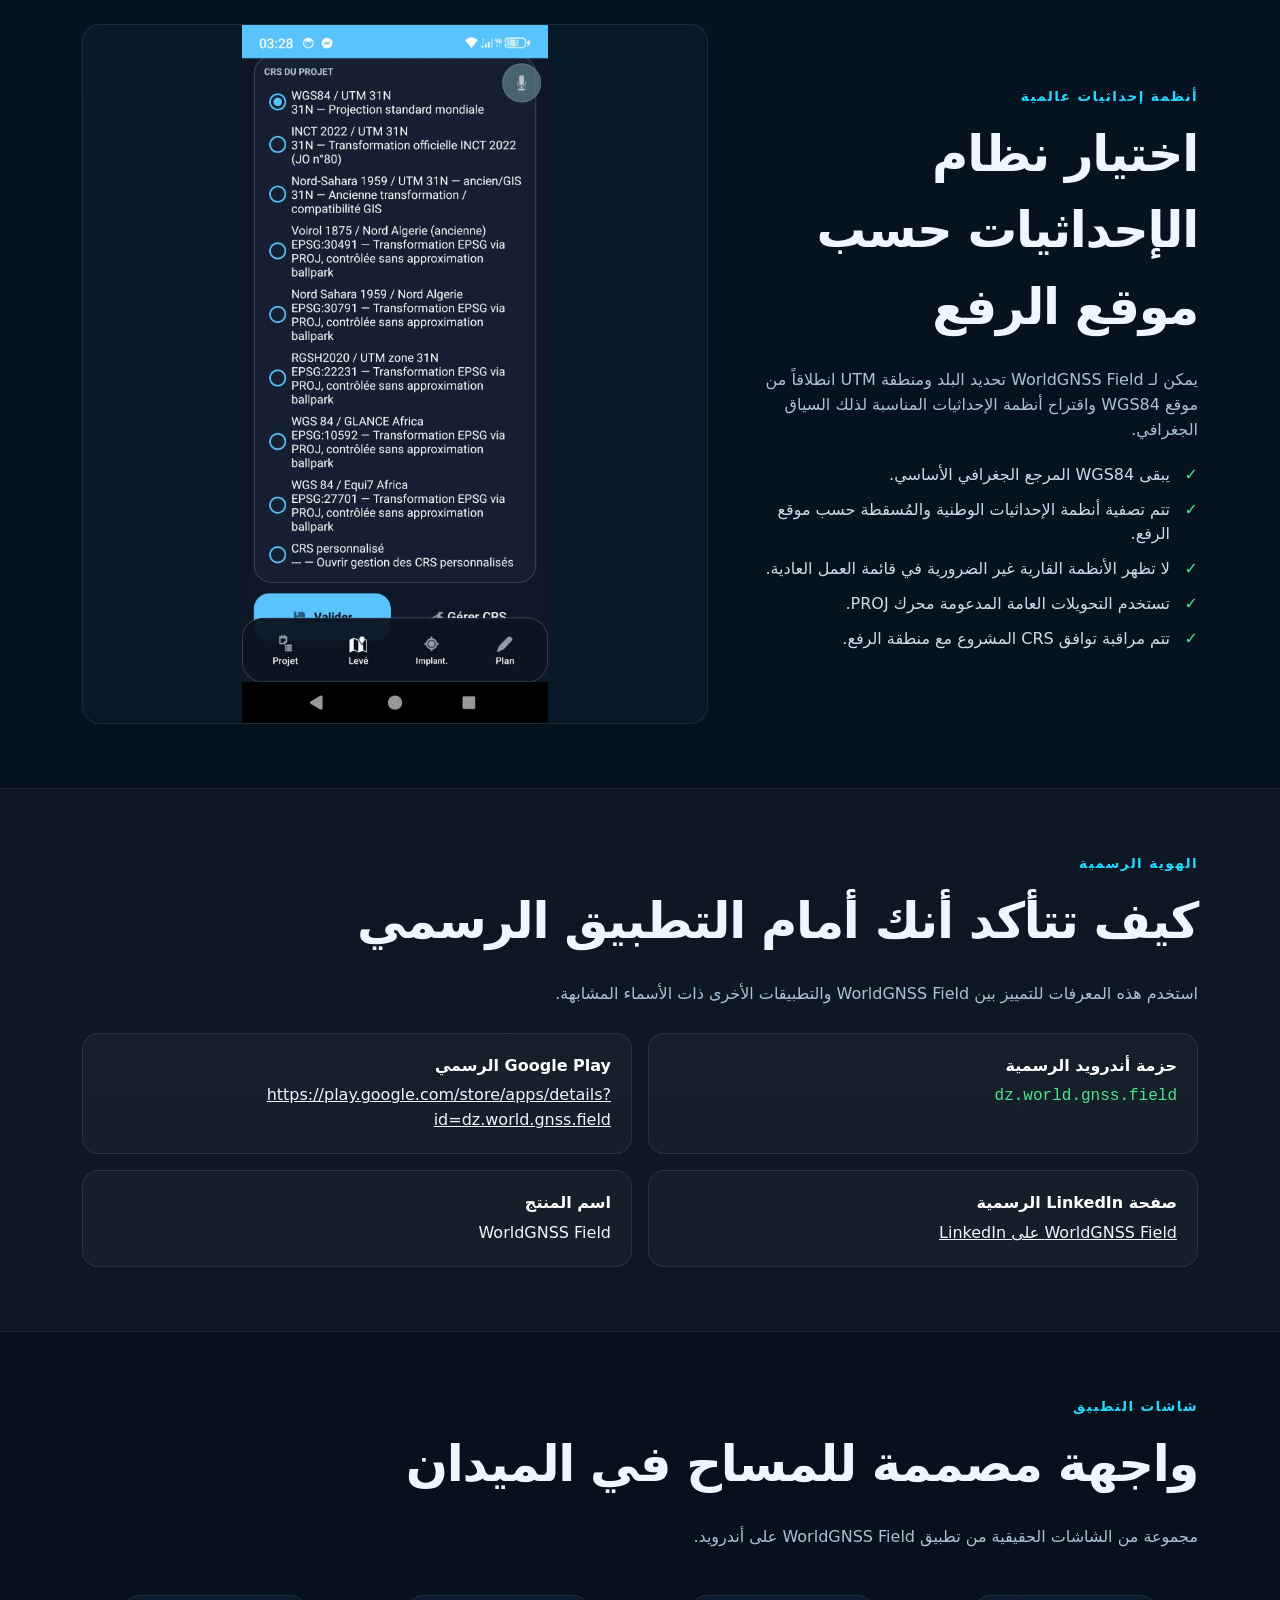
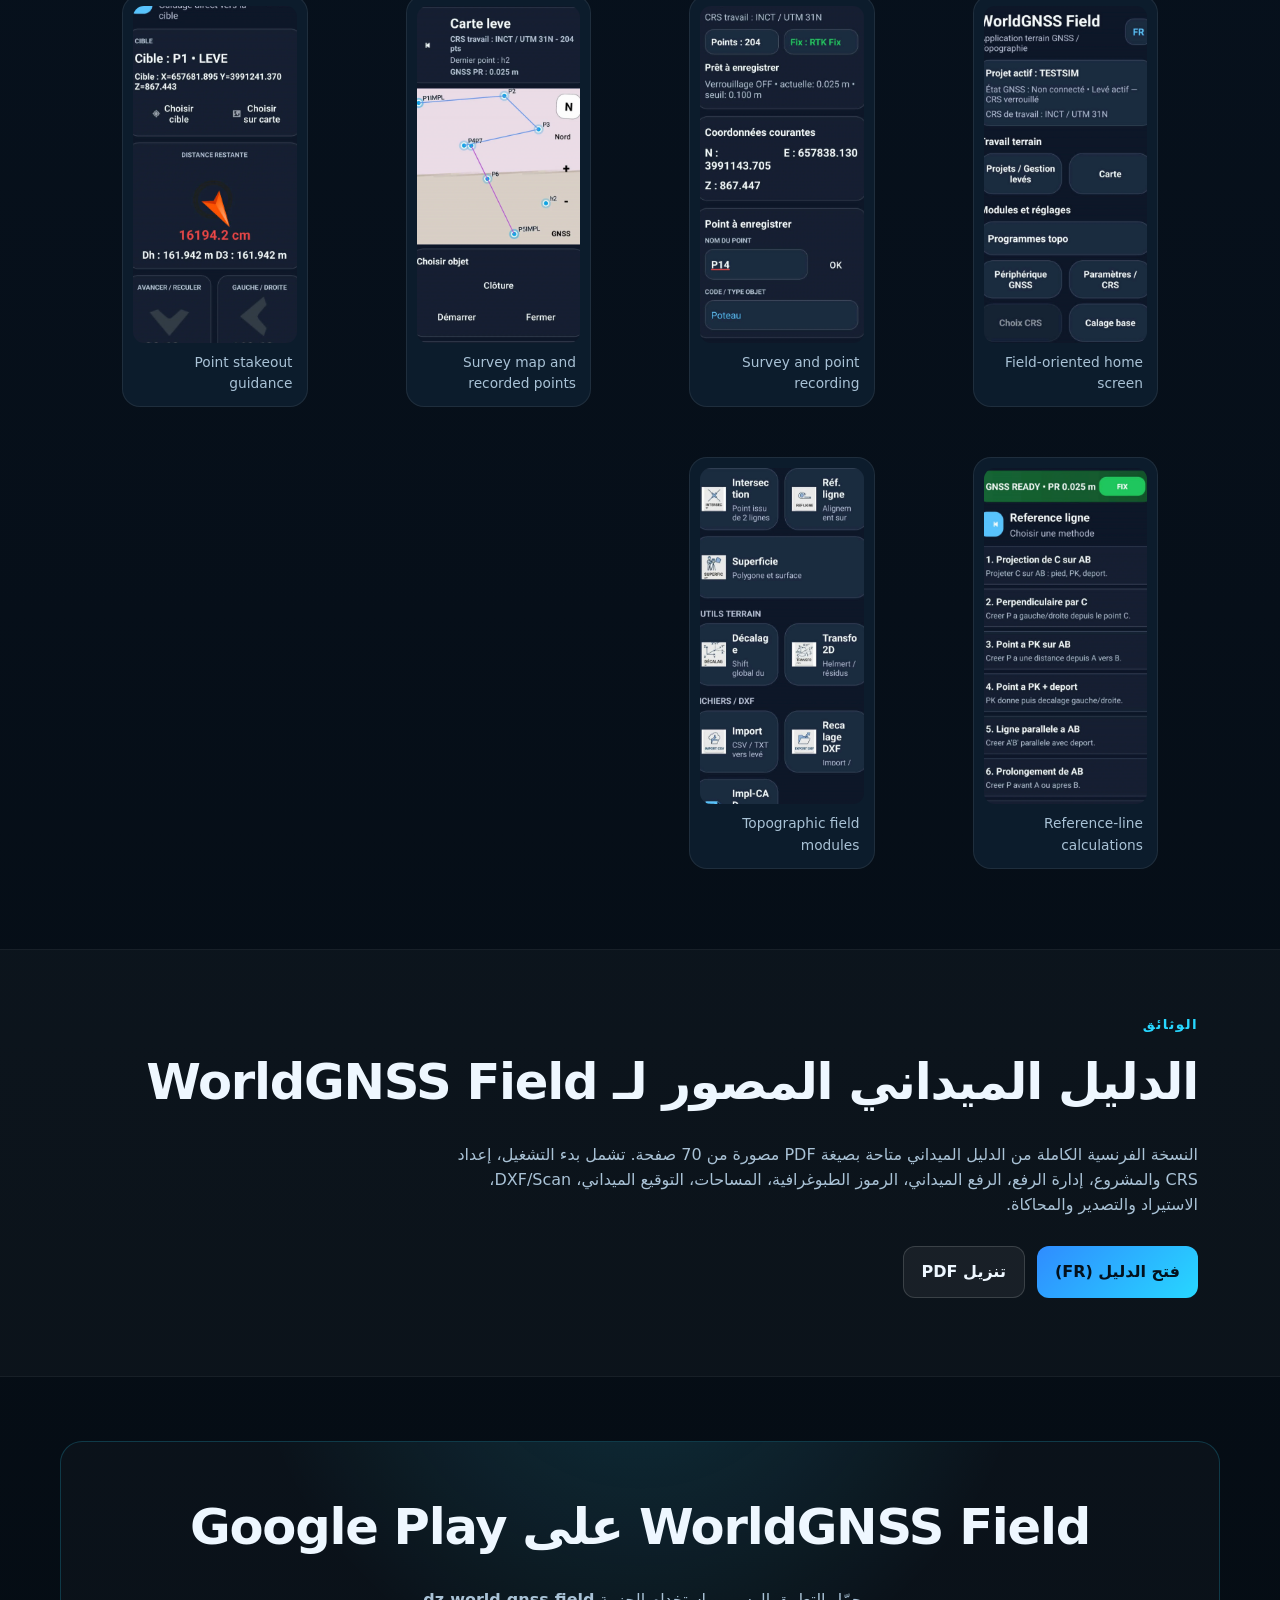
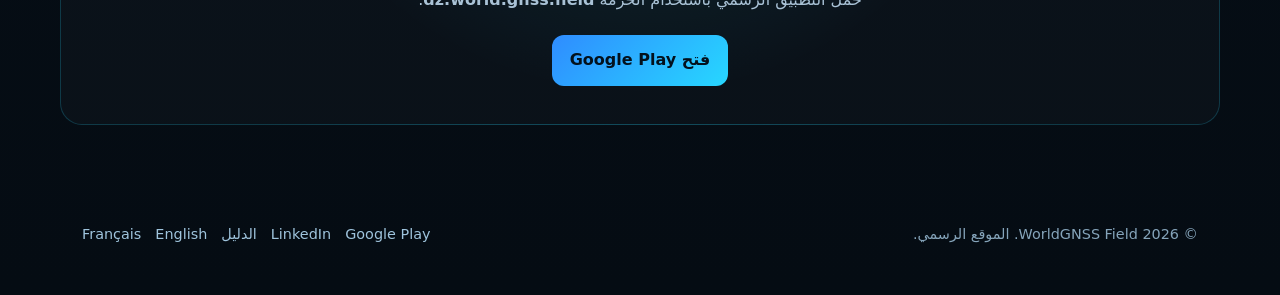
==== commit 308107fa: "Add files via upload" ====
--- a/ar.html
+++ b/ar.html
@@ -56,7 +56,13 @@
 <p class="lead">تطبيق أندرويد احترافي لأعمال الرفع المساحي GNSS والعمل الميداني، موجه للمساحين ومختصي الجيوماتكس ومستخدمي GNSS حول العالم.</p>
 <div class="cta"><a class="btn primary" href="https://play.google.com/store/apps/details?id=dz.world.gnss.field">الحصول عليه من Google Play</a><a class="btn secondary" href="https://www.linkedin.com/company/worldgnss-field-app/">متابعة LinkedIn</a></div>
 <div class="badges"><span class="badge">Android</span><span class="badge">GNSS / RTK</span><span class="badge">CRS عالمي</span><span class="badge">CAD / DXF</span><span class="badge">أدوات طبوغرافية</span></div></div>
-<div class="hero-card"><img src="assets/img/worldgnss-banner.webp" alt="WorldGNSS Field"></div>
+<div style="display:flex;flex-direction:column;gap:10px">
+  <div class="hero-card"><img src="assets/img/worldgnss-banner.webp" alt="WorldGNSS Field"></div>
+  <div style="text-align:right;direction:ltr;line-height:1.3;padding:5px 4px 0">
+    <div style="color:#4ee38a;font-weight:900;font-size:1.02rem">Tabbi Amar</div>
+    <div style="color:#4ee38a;font-weight:800;font-size:.91rem;margin-top:2px">Géomètre-Expert Foncier — OGEF n°322</div>
+  </div>
+</div>
 </div></section>
 <section class="section alt" id="features"><div class="wrap"><div class="kicker">مصمم للعمل الميداني</div><h2>أداة أندرويد واحدة للرفع والتوقيع والحسابات الميدانية</h2>
 <p class="sub">يجمع WorldGNSS Field العمليات المساحية العملية في بيئة متنقلة واحدة، مع استخدام WGS84 كمرجع جغرافي وإسقاط الإحداثيات في نظام الإحداثيات المختار للمشروع.</p>
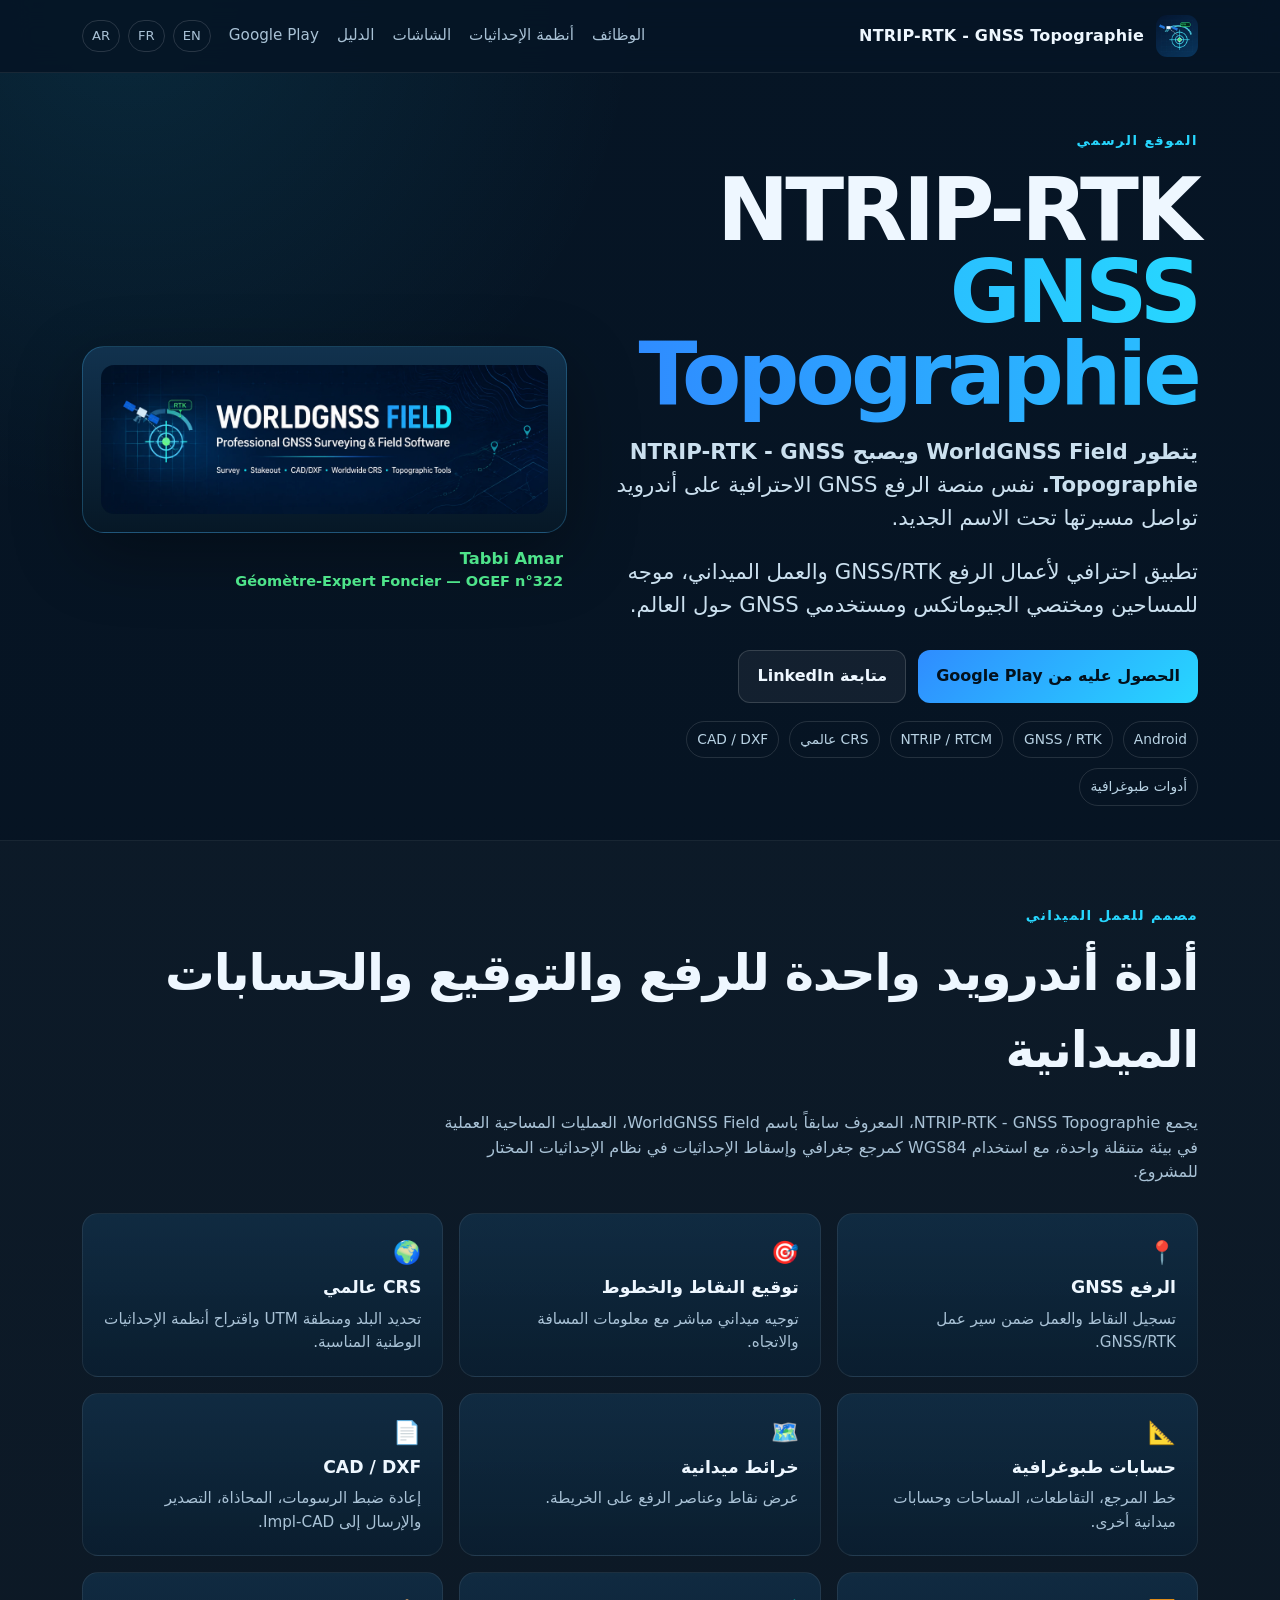
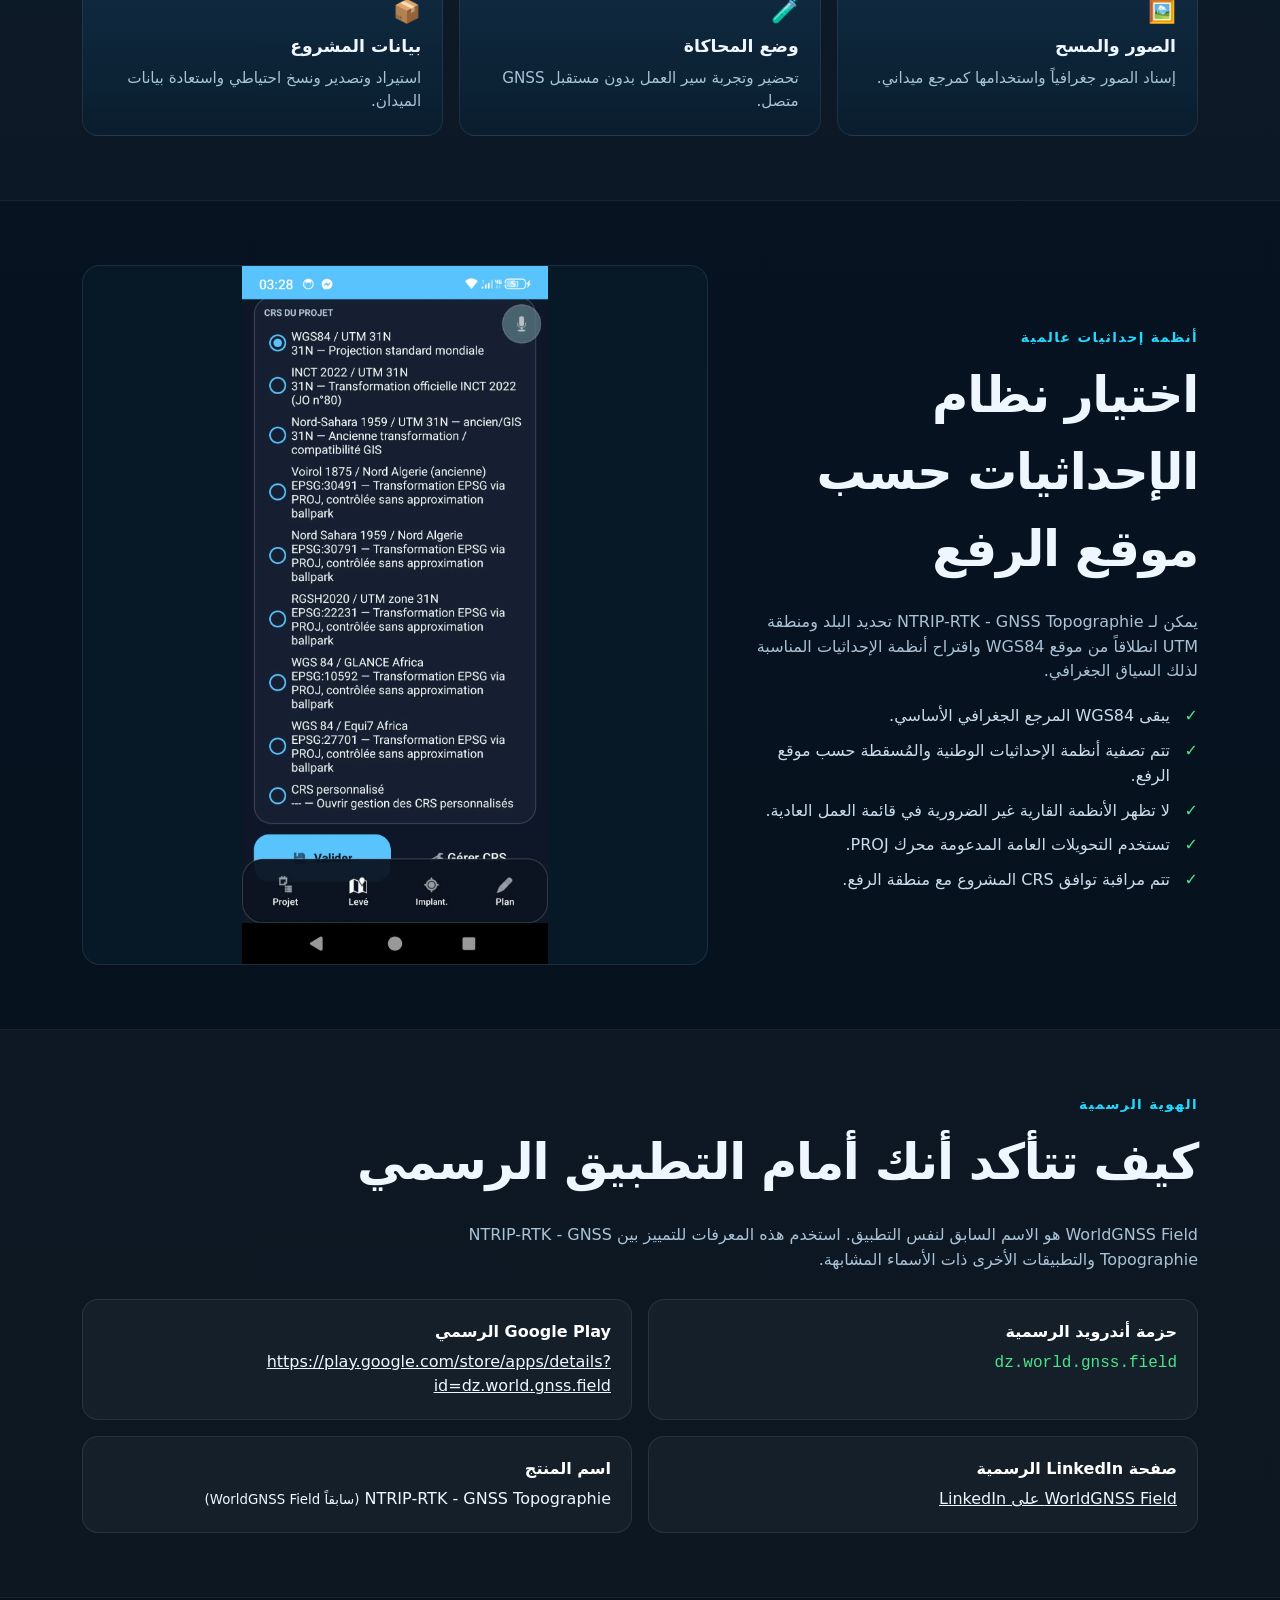
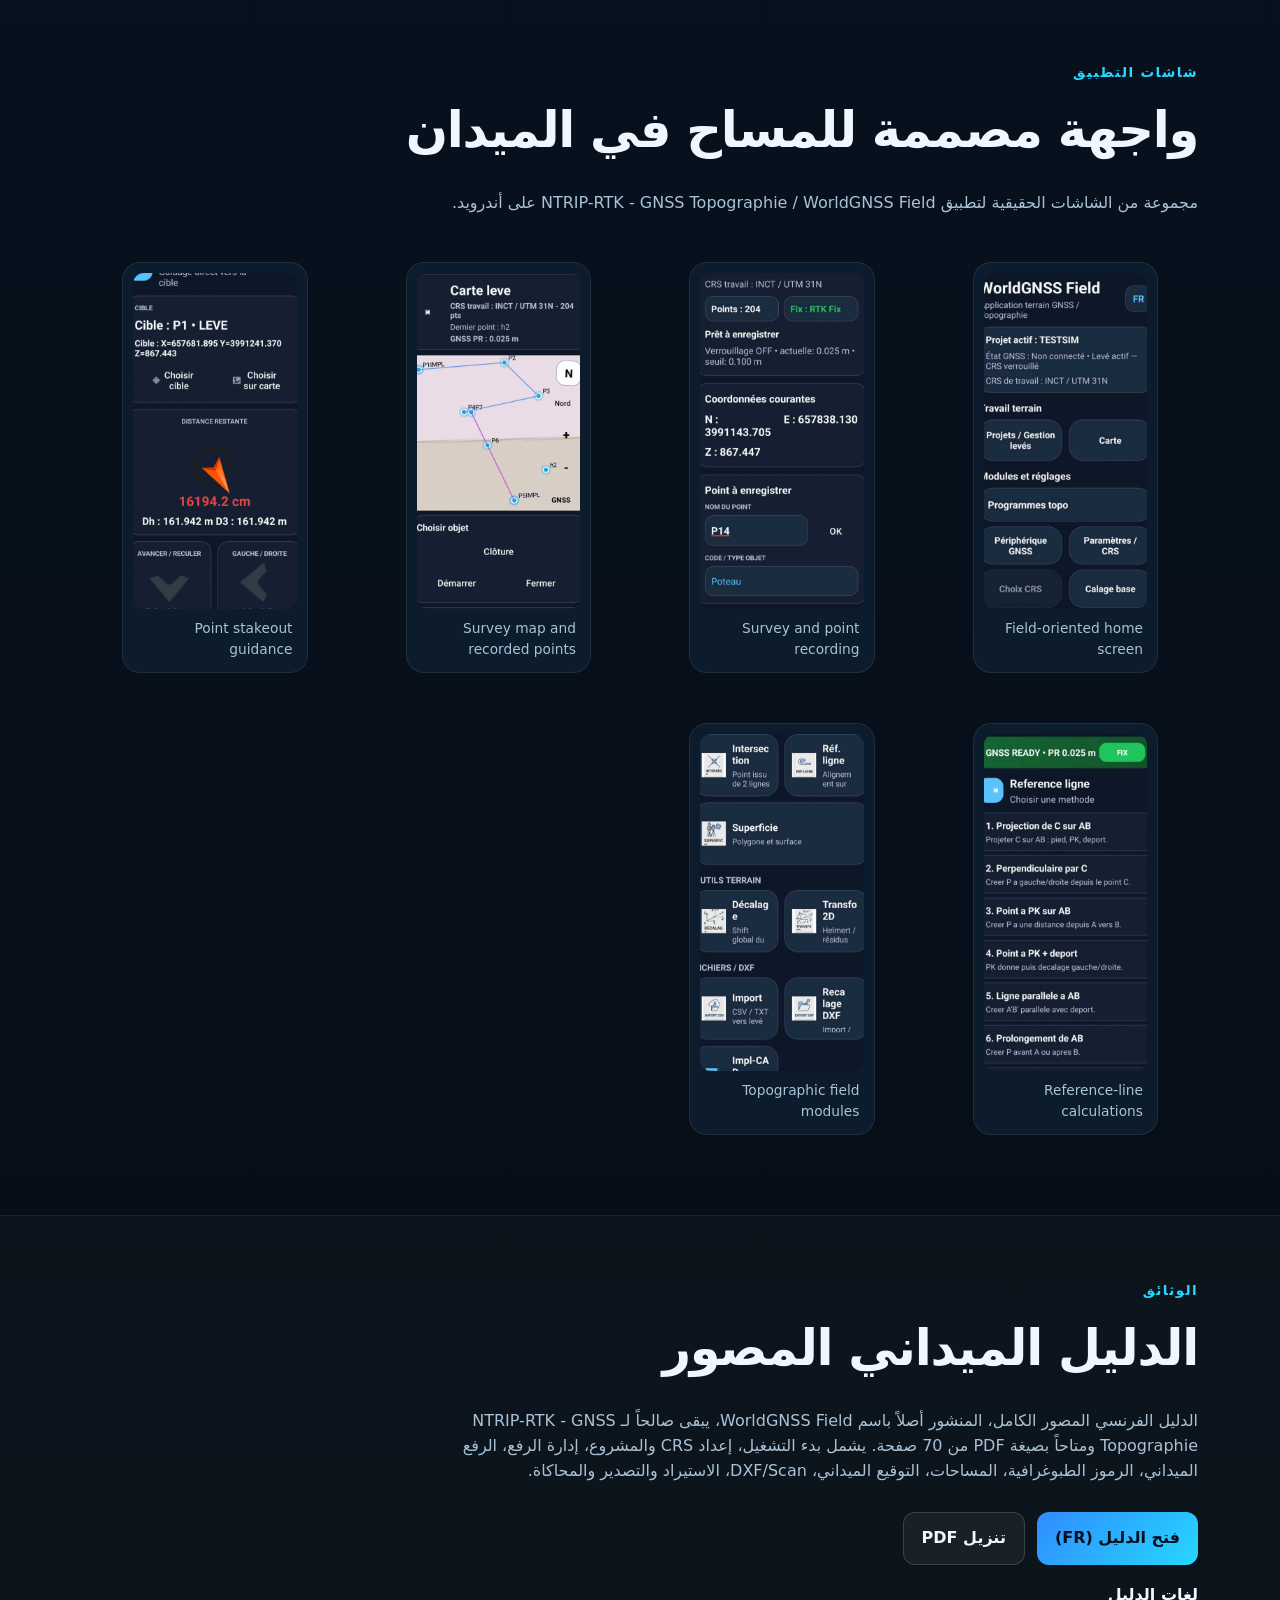
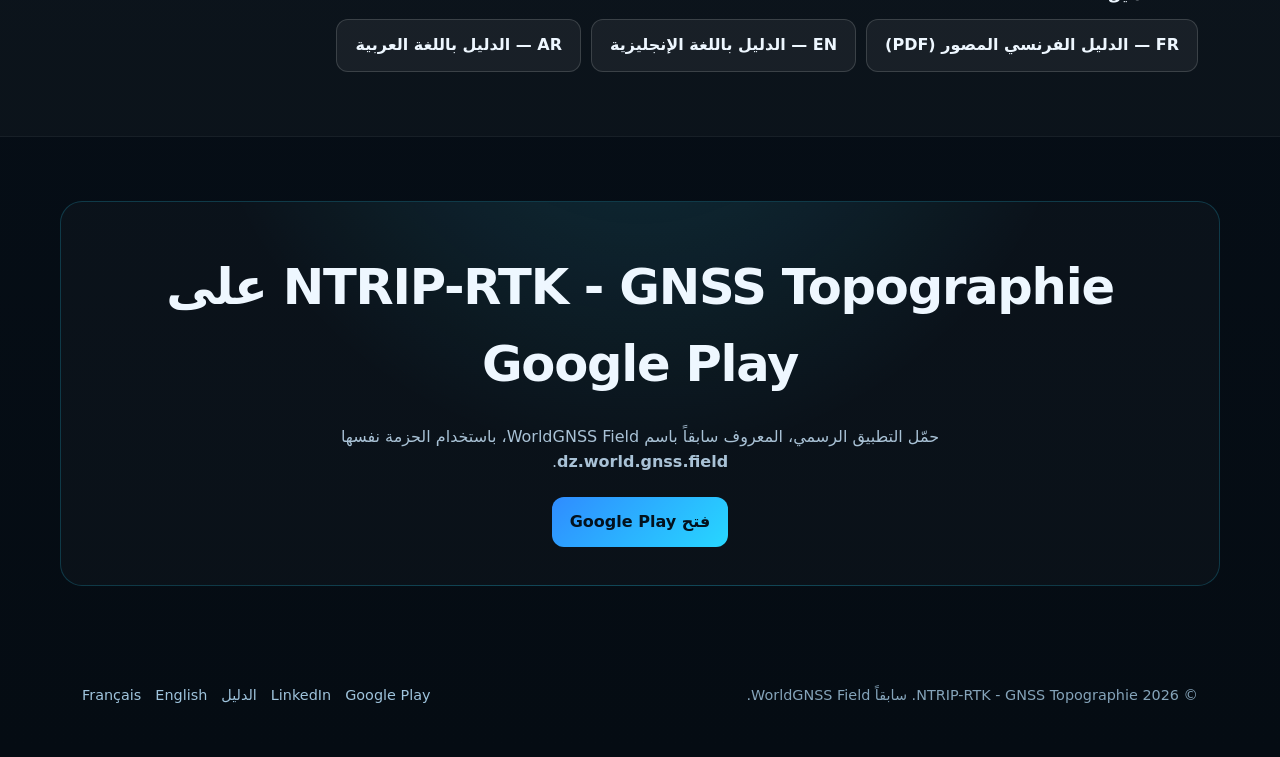
==== commit 7647b55e: "Update Arabic SEO for NTRIP-RTK GNSS Topographie rebrand" ====
--- a/ar.html
+++ b/ar.html
@@ -3,15 +3,15 @@
 <head>
   <meta charset="utf-8">
   <meta name="viewport" content="width=device-width,initial-scale=1">
-  <title>WorldGNSS Field — برنامج GNSS ومساحة ميدانية احترافي</title>
-  <meta name="description" content="الموقع الرسمي لـ WorldGNSS Field: رفع GNSS، توقيع، أنظمة إحداثيات عالمية، CAD/DXF، حسابات طبوغرافية وخرائط ميدانية على أندرويد.">
+  <title>NTRIP-RTK - GNSS Topographie (WorldGNSS Field) — تطبيق GNSS/RTK وطبوغرافيا احترافي</title>
+  <meta name="description" content="الموقع الرسمي لـ NTRIP-RTK - GNSS Topographie، الاسم الجديد لتطبيق WorldGNSS Field: رفع GNSS/RTK، NTRIP، RTCM، توقيع، أنظمة إحداثيات عالمية، CAD/DXF وحسابات طبوغرافية على أندرويد.">
   <meta name="theme-color" content="#061525">
   <meta name="robots" content="index,follow,max-image-preview:large">
   <meta property="og:type" content="website">
-  <meta property="og:title" content="WorldGNSS Field — برنامج GNSS ومساحة ميدانية احترافي">
-  <meta property="og:description" content="الموقع الرسمي لـ WorldGNSS Field: رفع GNSS، توقيع، أنظمة إحداثيات عالمية، CAD/DXF، حسابات طبوغرافية وخرائط ميدانية على أندرويد.">
+  <meta property="og:title" content="NTRIP-RTK - GNSS Topographie (WorldGNSS Field)">
+  <meta property="og:description" content="NTRIP-RTK - GNSS Topographie هو الاسم الجديد لـ WorldGNSS Field: تطبيق أندرويد احترافي للرفع GNSS/RTK وNTRIP/RTCM والتوقيع وأنظمة الإحداثيات والحسابات الطبوغرافية.">
   <meta property="og:image" content="assets/img/worldgnss-banner.png">
-  <meta property="og:site_name" content="WorldGNSS Field">
+  <meta property="og:site_name" content="NTRIP-RTK - GNSS Topographie">
   <meta name="twitter:card" content="summary_large_image">
   <link rel="icon" href="favicon.png">
   <link rel="stylesheet" href="assets/css/style.css">
@@ -23,11 +23,12 @@
 {
   "@context": "https://schema.org",
   "@type": "SoftwareApplication",
-  "name": "WorldGNSS Field",
+  "name": "NTRIP-RTK - GNSS Topographie",
+  "alternateName": "WorldGNSS Field",
   "applicationCategory": "BusinessApplication",
   "applicationSubCategory": "Surveying and Geomatics",
   "operatingSystem": "Android",
-  "description": "Professional Android field software for GNSS surveying, stakeout, worldwide coordinate reference systems, CAD/DXF workflows, topographic calculations and field mapping.",
+  "description": "تطبيق أندرويد احترافي للرفع GNSS/RTK، كان يُعرف سابقاً باسم WorldGNSS Field، ويدعم NTRIP/RTCM والتوقيع وأنظمة الإحداثيات العالمية وCAD/DXF والحسابات الطبوغرافية والعمل الميداني.",
   "downloadUrl": "https://play.google.com/store/apps/details?id=dz.world.gnss.field",
   "installUrl": "https://play.google.com/store/apps/details?id=dz.world.gnss.field",
   "sameAs": [
@@ -45,19 +46,20 @@
 <body class="rtl">
 
 <header class="topbar"><div class="wrap nav">
-<a class="brand" href="ar.html"><img src="assets/img/worldgnss-icon.webp" alt="WorldGNSS Field"><span>WorldGNSS Field</span></a>
+<a class="brand" href="ar.html"><img src="assets/img/worldgnss-icon.webp" alt="NTRIP-RTK - GNSS Topographie"><span>NTRIP-RTK - GNSS Topographie</span></a>
 <nav class="navlinks"><a href="#features">الوظائف</a><a href="#crs">أنظمة الإحداثيات</a><a href="#screens">الشاشات</a><a href="#manual">الدليل</a><a class="keep" href="https://play.google.com/store/apps/details?id=dz.world.gnss.field">Google Play</a>
 <span class="langs"><a href="index.html">EN</a><a href="fr.html">FR</a><a href="ar.html">AR</a></span></nav>
 </div></header>
 
 <main>
 <section class="hero"><div class="wrap hero-grid">
-<div><div class="eyebrow">الموقع الرسمي</div><h1>WORLDGNSS <span>FIELD</span></h1>
-<p class="lead">تطبيق أندرويد احترافي لأعمال الرفع المساحي GNSS والعمل الميداني، موجه للمساحين ومختصي الجيوماتكس ومستخدمي GNSS حول العالم.</p>
+<div><div class="eyebrow">الموقع الرسمي</div><h1>NTRIP-RTK <span>GNSS Topographie</span></h1>
+<p class="lead"><strong>يتطور WorldGNSS Field ويصبح NTRIP-RTK - GNSS Topographie.</strong> نفس منصة الرفع GNSS الاحترافية على أندرويد تواصل مسيرتها تحت الاسم الجديد.</p>
+<p class="lead">تطبيق احترافي لأعمال الرفع GNSS/RTK والعمل الميداني، موجه للمساحين ومختصي الجيوماتكس ومستخدمي GNSS حول العالم.</p>
 <div class="cta"><a class="btn primary" href="https://play.google.com/store/apps/details?id=dz.world.gnss.field">الحصول عليه من Google Play</a><a class="btn secondary" href="https://www.linkedin.com/company/worldgnss-field-app/">متابعة LinkedIn</a></div>
-<div class="badges"><span class="badge">Android</span><span class="badge">GNSS / RTK</span><span class="badge">CRS عالمي</span><span class="badge">CAD / DXF</span><span class="badge">أدوات طبوغرافية</span></div></div>
+<div class="badges"><span class="badge">Android</span><span class="badge">GNSS / RTK</span><span class="badge">NTRIP / RTCM</span><span class="badge">CRS عالمي</span><span class="badge">CAD / DXF</span><span class="badge">أدوات طبوغرافية</span></div></div>
 <div style="display:flex;flex-direction:column;gap:10px">
-  <div class="hero-card"><img src="assets/img/worldgnss-banner.webp" alt="WorldGNSS Field"></div>
+  <div class="hero-card"><img src="assets/img/worldgnss-banner.webp" alt="NTRIP-RTK - GNSS Topographie، الاسم الجديد لـ WorldGNSS Field"></div>
   <div style="text-align:right;direction:ltr;line-height:1.3;padding:5px 4px 0">
     <div style="color:#4ee38a;font-weight:900;font-size:1.02rem">Tabbi Amar</div>
     <div style="color:#4ee38a;font-weight:800;font-size:.91rem;margin-top:2px">Géomètre-Expert Foncier — OGEF n°322</div>
@@ -65,7 +67,7 @@
 </div>
 </div></section>
 <section class="section alt" id="features"><div class="wrap"><div class="kicker">مصمم للعمل الميداني</div><h2>أداة أندرويد واحدة للرفع والتوقيع والحسابات الميدانية</h2>
-<p class="sub">يجمع WorldGNSS Field العمليات المساحية العملية في بيئة متنقلة واحدة، مع استخدام WGS84 كمرجع جغرافي وإسقاط الإحداثيات في نظام الإحداثيات المختار للمشروع.</p>
+<p class="sub">يجمع NTRIP-RTK - GNSS Topographie، المعروف سابقاً باسم WorldGNSS Field، العمليات المساحية العملية في بيئة متنقلة واحدة، مع استخدام WGS84 كمرجع جغرافي وإسقاط الإحداثيات في نظام الإحداثيات المختار للمشروع.</p>
 <div class="features">
 <article class="feature"><div class="icon">📍</div><h3>الرفع GNSS</h3><p>تسجيل النقاط والعمل ضمن سير عمل GNSS/RTK.</p></article>
 <article class="feature"><div class="icon">🎯</div><h3>توقيع النقاط والخطوط</h3><p>توجيه ميداني مباشر مع معلومات المسافة والاتجاه.</p></article>
@@ -79,15 +81,15 @@
 </div></div></section>
 <section class="section" id="crs"><div class="wrap worldwide">
 <div><div class="kicker">أنظمة إحداثيات عالمية</div><h2>اختيار نظام الإحداثيات حسب موقع الرفع</h2>
-<p class="sub">يمكن لـ WorldGNSS Field تحديد البلد ومنطقة UTM انطلاقاً من موقع WGS84 واقتراح أنظمة الإحداثيات المناسبة لذلك السياق الجغرافي.</p>
+<p class="sub">يمكن لـ NTRIP-RTK - GNSS Topographie تحديد البلد ومنطقة UTM انطلاقاً من موقع WGS84 واقتراح أنظمة الإحداثيات المناسبة لذلك السياق الجغرافي.</p>
 <ul class="list"><li>يبقى WGS84 المرجع الجغرافي الأساسي.</li><li>تتم تصفية أنظمة الإحداثيات الوطنية والمُسقطة حسب موقع الرفع.</li><li>لا تظهر الأنظمة القارية غير الضرورية في قائمة العمل العادية.</li><li>تستخدم التحويلات العامة المدعومة محرك PROJ.</li><li>تتم مراقبة توافق CRS المشروع مع منطقة الرفع.</li></ul></div>
-<img src="assets/img/07-worldwide-crs.webp" alt="WorldGNSS Field CRS"></div></section>
+<img src="assets/img/07-worldwide-crs.webp" alt="NTRIP-RTK - GNSS Topographie CRS"></div></section>
 <section class="section alt"><div class="wrap"><div class="kicker">الهوية الرسمية</div><h2>كيف تتأكد أنك أمام التطبيق الرسمي</h2>
-<p class="sub">استخدم هذه المعرفات للتمييز بين WorldGNSS Field والتطبيقات الأخرى ذات الأسماء المشابهة.</p>
-<div class="identity"><div class="idbox"><strong>حزمة أندرويد الرسمية</strong><code>dz.world.gnss.field</code></div><div class="idbox"><strong>Google Play الرسمي</strong><a href="https://play.google.com/store/apps/details?id=dz.world.gnss.field">https://play.google.com/store/apps/details?id=dz.world.gnss.field</a></div><div class="idbox"><strong>صفحة LinkedIn الرسمية</strong><a href="https://www.linkedin.com/company/worldgnss-field-app/">WorldGNSS Field على LinkedIn</a></div><div class="idbox"><strong>اسم المنتج</strong>WorldGNSS Field</div></div></div></section>
-<section class="section" id="screens"><div class="wrap"><div class="kicker">شاشات التطبيق</div><h2>واجهة مصممة للمساح في الميدان</h2><p class="sub">مجموعة من الشاشات الحقيقية من تطبيق WorldGNSS Field على أندرويد.</p>
+<p class="sub">WorldGNSS Field هو الاسم السابق لنفس التطبيق. استخدم هذه المعرفات للتمييز بين NTRIP-RTK - GNSS Topographie والتطبيقات الأخرى ذات الأسماء المشابهة.</p>
+<div class="identity"><div class="idbox"><strong>حزمة أندرويد الرسمية</strong><code>dz.world.gnss.field</code></div><div class="idbox"><strong>Google Play الرسمي</strong><a href="https://play.google.com/store/apps/details?id=dz.world.gnss.field">https://play.google.com/store/apps/details?id=dz.world.gnss.field</a></div><div class="idbox"><strong>صفحة LinkedIn الرسمية</strong><a href="https://www.linkedin.com/company/worldgnss-field-app/">WorldGNSS Field على LinkedIn</a></div><div class="idbox"><strong>اسم المنتج</strong>NTRIP-RTK - GNSS Topographie <small>(سابقاً WorldGNSS Field)</small></div></div></div></section>
+<section class="section" id="screens"><div class="wrap"><div class="kicker">شاشات التطبيق</div><h2>واجهة مصممة للمساح في الميدان</h2><p class="sub">مجموعة من الشاشات الحقيقية لتطبيق NTRIP-RTK - GNSS Topographie / WorldGNSS Field على أندرويد.</p>
 <div class="gallery" id="screens">
-  <figure class="shot"><img loading="lazy" src="assets/img/01-home.webp" alt="WorldGNSS Field home screen"><figcaption>Field-oriented home screen</figcaption></figure>
+  <figure class="shot"><img loading="lazy" src="assets/img/01-home.webp" alt="NTRIP-RTK GNSS Topographie home screen"><figcaption>Field-oriented home screen</figcaption></figure>
   <figure class="shot"><img loading="lazy" src="assets/img/02-survey.webp" alt="GNSS survey point screen"><figcaption>Survey and point recording</figcaption></figure>
   <figure class="shot"><img loading="lazy" src="assets/img/03-map.webp" alt="Survey map"><figcaption>Survey map and recorded points</figcaption></figure>
   <figure class="shot"><img loading="lazy" src="assets/img/04-stakeout.webp" alt="Point stakeout"><figcaption>Point stakeout guidance</figcaption></figure>
@@ -98,17 +100,17 @@
 
 <section class="section alt" id="manual"><div class="wrap">
   <div class="kicker">الوثائق</div>
-  <h2>الدليل الميداني المصور لـ WorldGNSS Field</h2>
-  <p class="sub">النسخة الفرنسية الكاملة من الدليل الميداني متاحة بصيغة PDF مصورة من 70 صفحة. تشمل بدء التشغيل، إعداد CRS والمشروع، إدارة الرفع، الرفع الميداني، الرموز الطبوغرافية، المساحات، التوقيع الميداني، DXF/Scan، الاستيراد والتصدير والمحاكاة.</p>
+  <h2>الدليل الميداني المصور</h2>
+  <p class="sub">الدليل الفرنسي المصور الكامل، المنشور أصلاً باسم WorldGNSS Field، يبقى صالحاً لـ NTRIP-RTK - GNSS Topographie ومتاحاً بصيغة PDF من 70 صفحة. يشمل بدء التشغيل، إعداد CRS والمشروع، إدارة الرفع، الرفع الميداني، الرموز الطبوغرافية، المساحات، التوقيع الميداني، DXF/Scan، الاستيراد والتصدير والمحاكاة.</p>
   <div class="cta">
     <a class="btn primary" href="WorldGNSS_Field_Manuel_Terrain_FR_Illustre_Complet_1.1.pdf" target="_blank" rel="noopener">فتح الدليل (FR)</a>
     <a class="btn secondary" href="WorldGNSS_Field_Manuel_Terrain_FR_Illustre_Complet_1.1.pdf" download>تنزيل PDF</a>
   </div>
 </div></section>
 
-<section class="section"><div class="wrap finalcta"><h2>WorldGNSS Field على Google Play</h2><p class="sub" style="margin:0 auto 22px">حمّل التطبيق الرسمي باستخدام الحزمة <strong>dz.world.gnss.field</strong>.</p><a class="btn primary" href="https://play.google.com/store/apps/details?id=dz.world.gnss.field">فتح Google Play</a></div></section>
+<section class="section"><div class="wrap finalcta"><h2>NTRIP-RTK - GNSS Topographie على Google Play</h2><p class="sub" style="margin:0 auto 22px">حمّل التطبيق الرسمي، المعروف سابقاً باسم WorldGNSS Field، باستخدام الحزمة نفسها <strong>dz.world.gnss.field</strong>.</p><a class="btn primary" href="https://play.google.com/store/apps/details?id=dz.world.gnss.field">فتح Google Play</a></div></section>
 </main>
-<footer><div class="wrap footer-grid"><div>© <span data-year></span> WorldGNSS Field. الموقع الرسمي.</div><div class="smalllinks"><a href="https://play.google.com/store/apps/details?id=dz.world.gnss.field">Google Play</a><a href="https://www.linkedin.com/company/worldgnss-field-app/">LinkedIn</a><a href="WorldGNSS_Field_Manuel_Terrain_FR_Illustre_Complet_1.1.pdf">الدليل</a><a href="index.html">English</a><a href="fr.html">Français</a></div></div></footer>
+<footer><div class="wrap footer-grid"><div>© <span data-year></span> NTRIP-RTK - GNSS Topographie. سابقاً WorldGNSS Field.</div><div class="smalllinks"><a href="https://play.google.com/store/apps/details?id=dz.world.gnss.field">Google Play</a><a href="https://www.linkedin.com/company/worldgnss-field-app/">LinkedIn</a><a href="WorldGNSS_Field_Manuel_Terrain_FR_Illustre_Complet_1.1.pdf">الدليل</a><a href="index.html">English</a><a href="fr.html">Français</a></div></div></footer>
 
 <script src="assets/js/site.js"></script>
 </body>
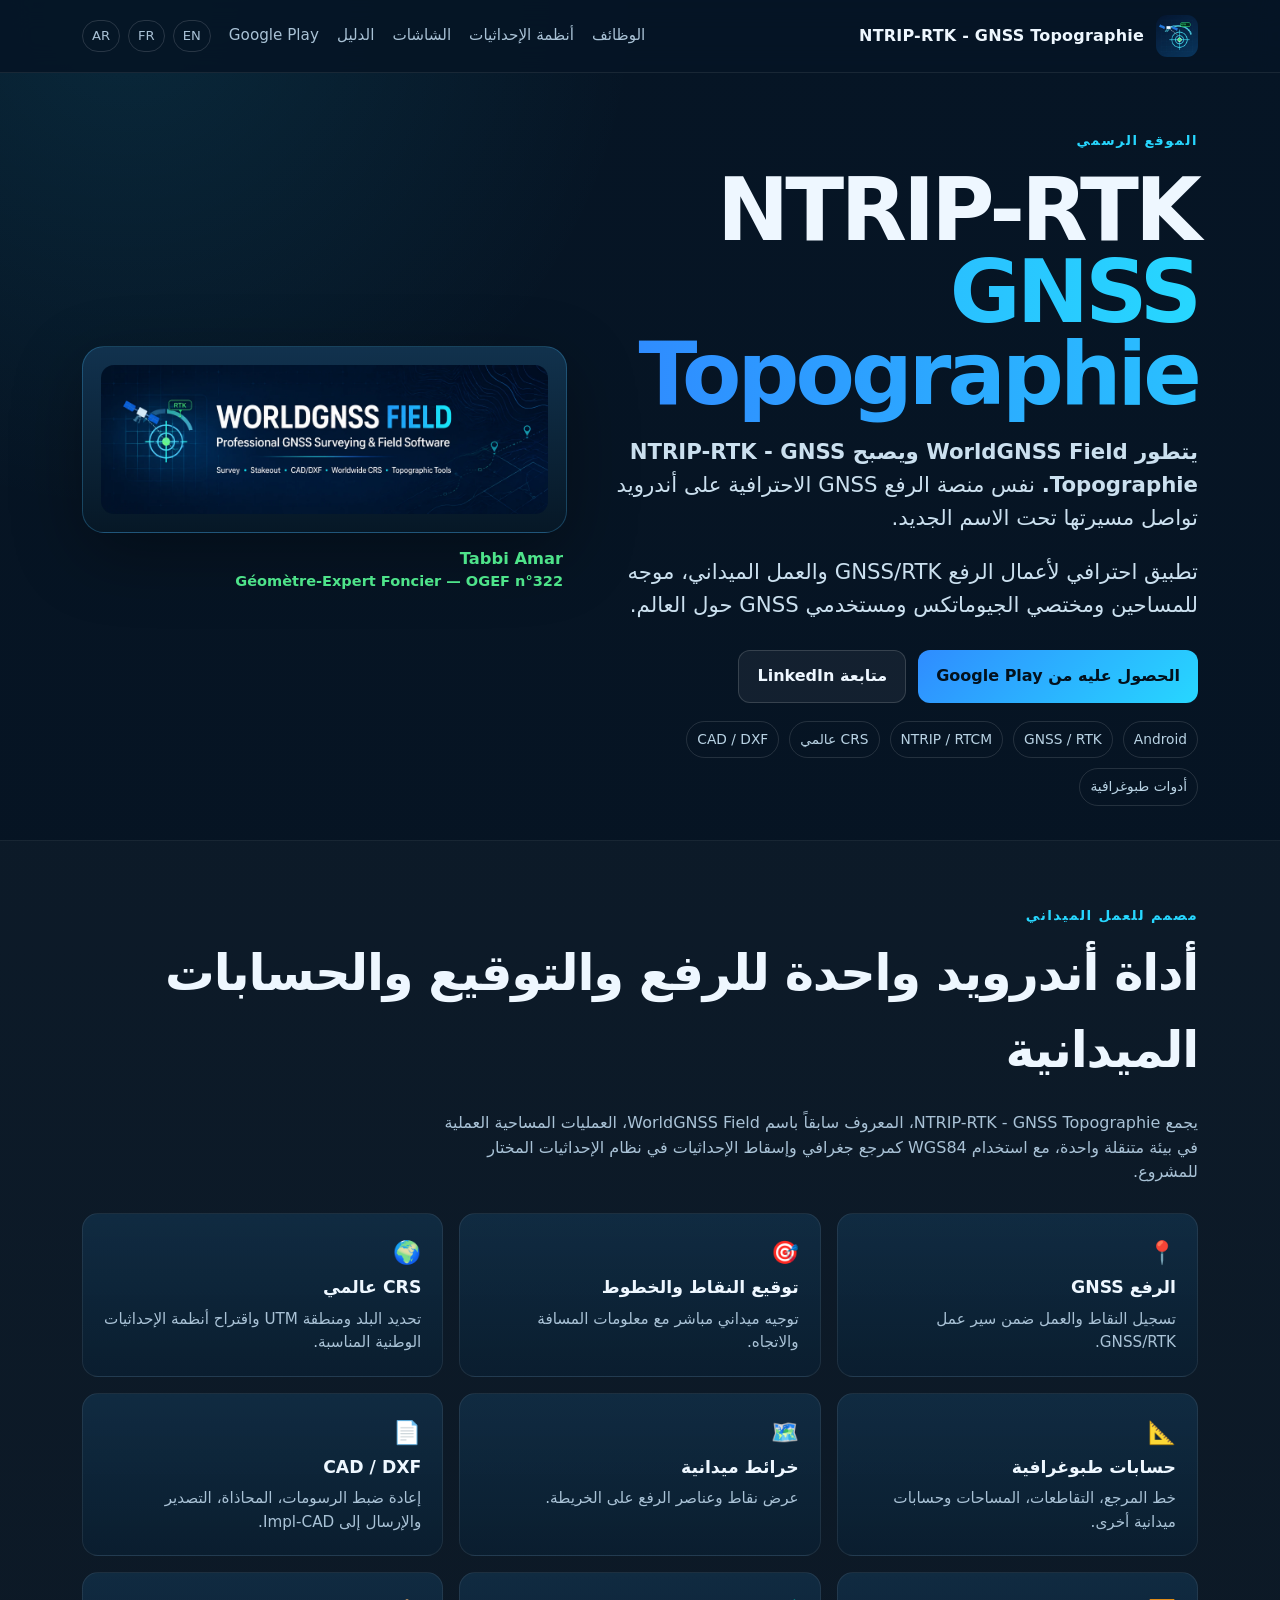
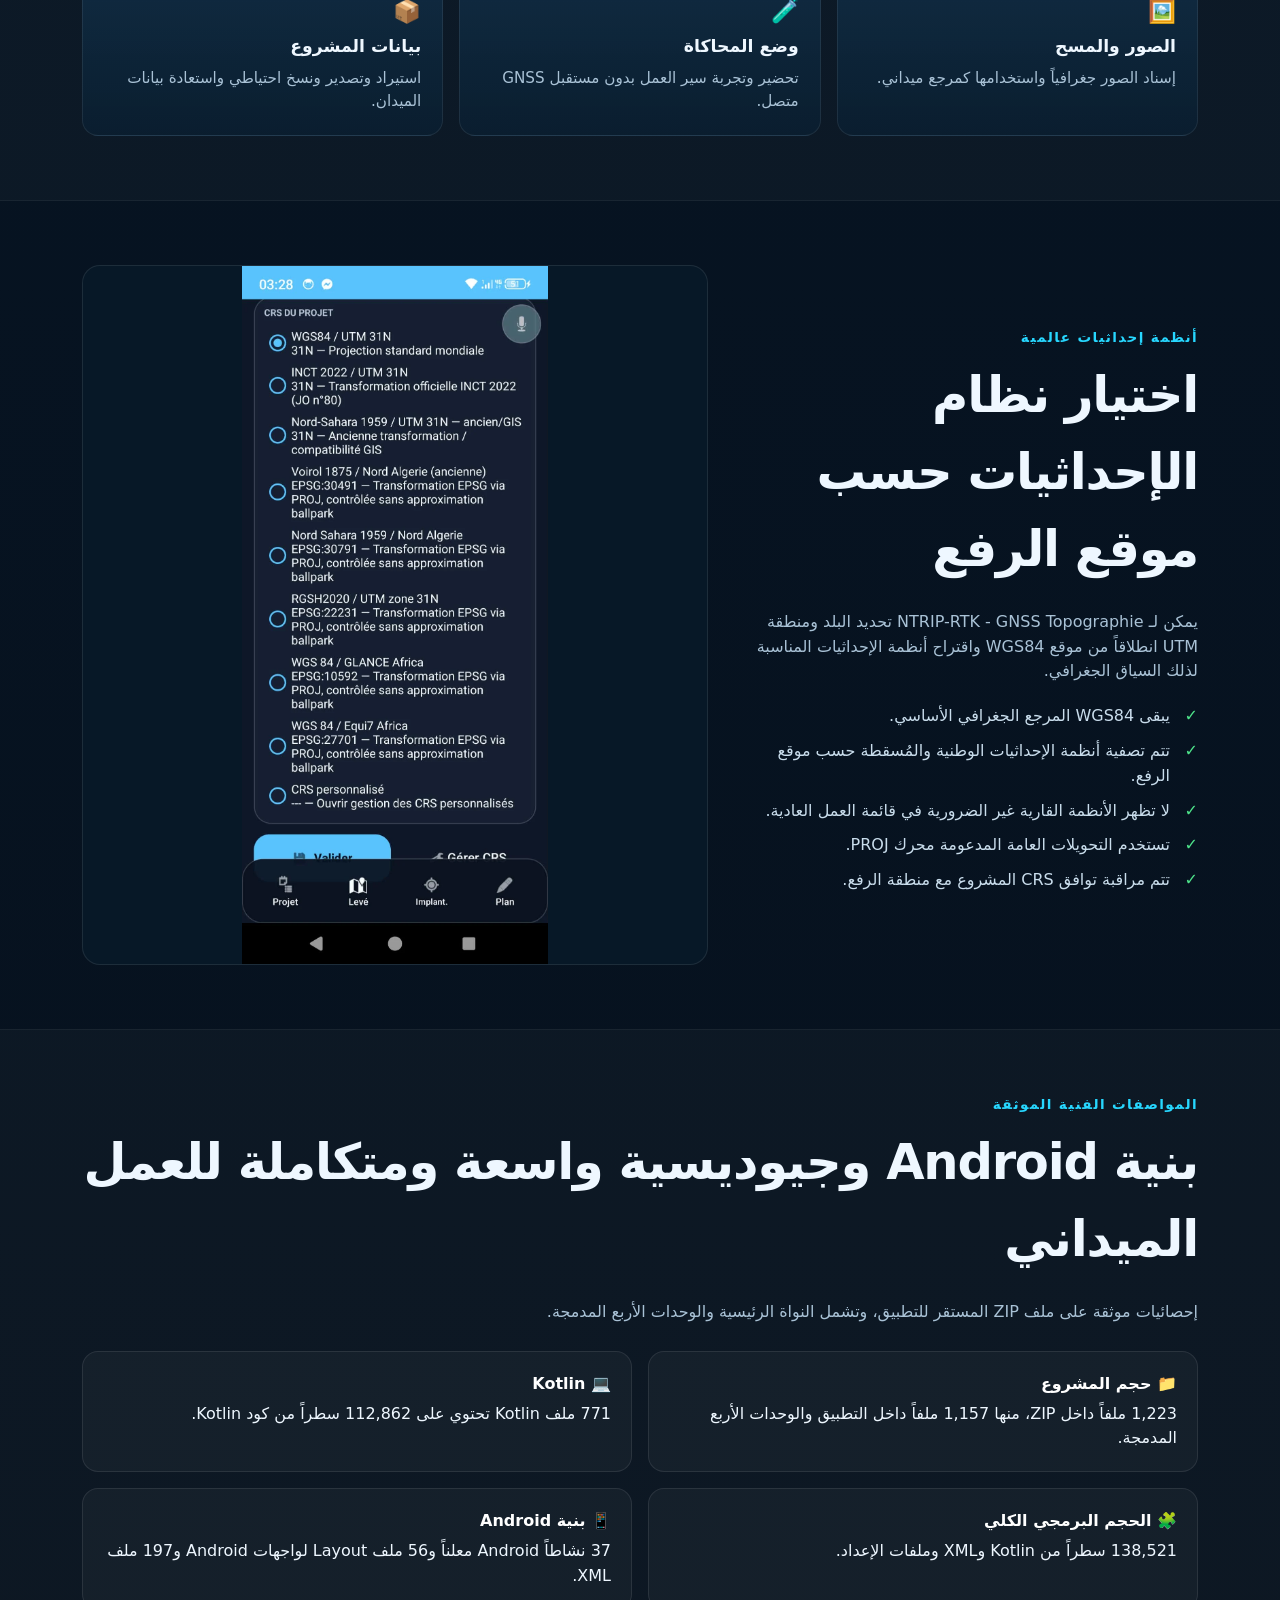
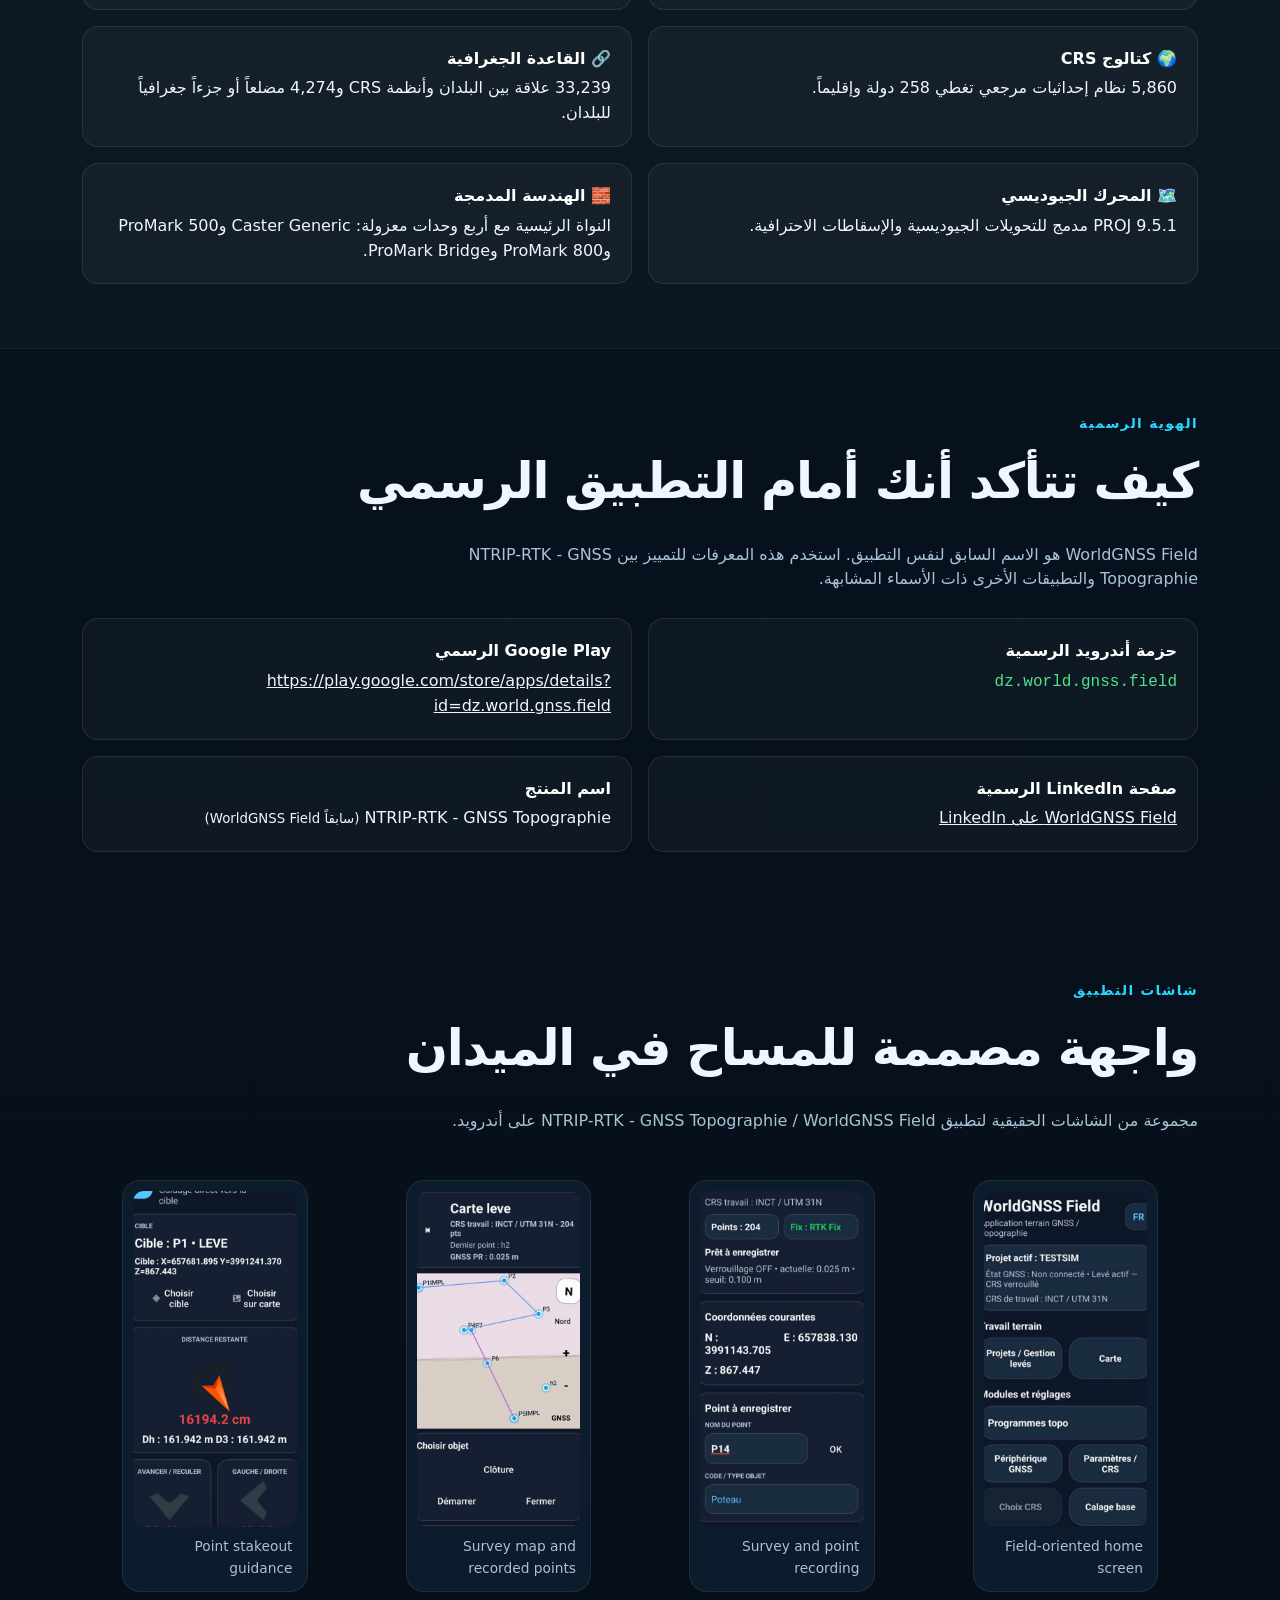
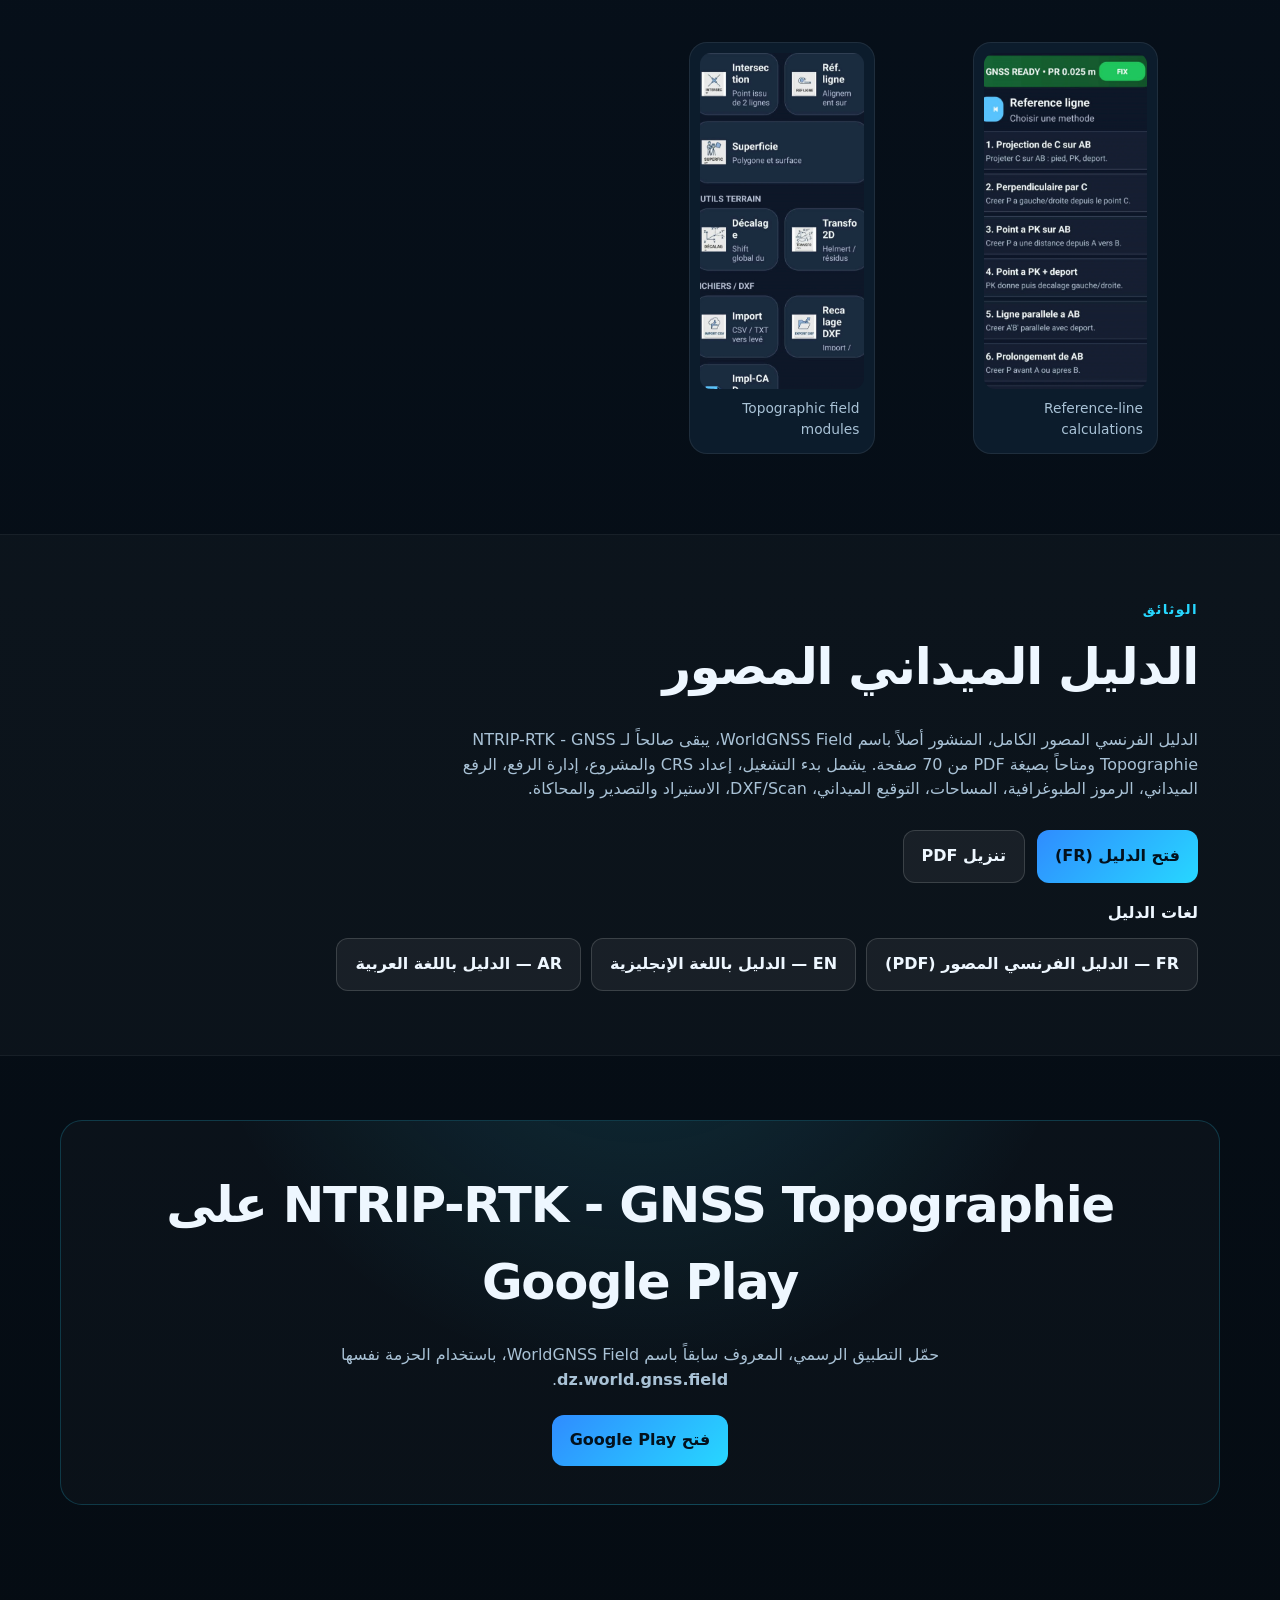
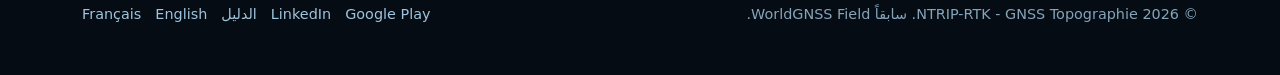
==== commit ec79d2b3: "Add verified technical statistics to EN FR AR pages" ====
--- a/ar.html
+++ b/ar.html
@@ -1,5 +1,5 @@
 <!doctype html>
-<html lang="ar" class="rtl">
+<html lang="ar" dir="rtl" class="rtl">
 <head>
   <meta charset="utf-8">
   <meta name="viewport" content="width=device-width,initial-scale=1">
@@ -15,10 +15,10 @@
   <meta name="twitter:card" content="summary_large_image">
   <link rel="icon" href="favicon.png">
   <link rel="stylesheet" href="assets/css/style.css">
-  <link rel="alternate" hreflang="en" href="index.html">
-  <link rel="alternate" hreflang="fr" href="fr.html">
-  <link rel="alternate" hreflang="ar" href="ar.html">
-  <link rel="alternate" hreflang="x-default" href="index.html">
+  <link rel="alternate" hreflang="en" href="https://ramat82.github.io/worldgnss-field/">
+  <link rel="alternate" hreflang="fr" href="https://ramat82.github.io/worldgnss-field/fr.html">
+  <link rel="alternate" hreflang="ar" href="https://ramat82.github.io/worldgnss-field/ar.html">
+  <link rel="alternate" hreflang="x-default" href="https://ramat82.github.io/worldgnss-field/">
   <script type="application/ld+json">
 {
   "@context": "https://schema.org",
@@ -44,11 +44,9 @@
   </script>
 </head>
 <body class="rtl">
-
 <header class="topbar"><div class="wrap nav">
 <a class="brand" href="ar.html"><img src="assets/img/worldgnss-icon.webp" alt="NTRIP-RTK - GNSS Topographie"><span>NTRIP-RTK - GNSS Topographie</span></a>
-<nav class="navlinks"><a href="#features">الوظائف</a><a href="#crs">أنظمة الإحداثيات</a><a href="#screens">الشاشات</a><a href="#manual">الدليل</a><a class="keep" href="https://play.google.com/store/apps/details?id=dz.world.gnss.field">Google Play</a>
-<span class="langs"><a href="index.html">EN</a><a href="fr.html">FR</a><a href="ar.html">AR</a></span></nav>
+<nav class="navlinks"><a href="#features">الوظائف</a><a href="#crs">أنظمة الإحداثيات</a><a href="#screens">الشاشات</a><a href="#manual">الدليل</a><a class="keep" href="https://play.google.com/store/apps/details?id=dz.world.gnss.field">Google Play</a><span class="langs"><a href="index.html">EN</a><a href="fr.html">FR</a><a href="ar.html">AR</a></span></nav>
 </div></header>
 
 <main>
@@ -58,14 +56,9 @@
 <p class="lead">تطبيق احترافي لأعمال الرفع GNSS/RTK والعمل الميداني، موجه للمساحين ومختصي الجيوماتكس ومستخدمي GNSS حول العالم.</p>
 <div class="cta"><a class="btn primary" href="https://play.google.com/store/apps/details?id=dz.world.gnss.field">الحصول عليه من Google Play</a><a class="btn secondary" href="https://www.linkedin.com/company/worldgnss-field-app/">متابعة LinkedIn</a></div>
 <div class="badges"><span class="badge">Android</span><span class="badge">GNSS / RTK</span><span class="badge">NTRIP / RTCM</span><span class="badge">CRS عالمي</span><span class="badge">CAD / DXF</span><span class="badge">أدوات طبوغرافية</span></div></div>
-<div style="display:flex;flex-direction:column;gap:10px">
-  <div class="hero-card"><img src="assets/img/worldgnss-banner.webp" alt="NTRIP-RTK - GNSS Topographie، الاسم الجديد لـ WorldGNSS Field"></div>
-  <div style="text-align:right;direction:ltr;line-height:1.3;padding:5px 4px 0">
-    <div style="color:#4ee38a;font-weight:900;font-size:1.02rem">Tabbi Amar</div>
-    <div style="color:#4ee38a;font-weight:800;font-size:.91rem;margin-top:2px">Géomètre-Expert Foncier — OGEF n°322</div>
-  </div>
-</div>
+<div style="display:flex;flex-direction:column;gap:10px"><div class="hero-card"><img src="assets/img/worldgnss-banner.webp" alt="NTRIP-RTK - GNSS Topographie، الاسم الجديد لـ WorldGNSS Field"></div><div style="text-align:right;direction:ltr;line-height:1.3;padding:5px 4px 0"><div style="color:#4ee38a;font-weight:900;font-size:1.02rem">Tabbi Amar</div><div style="color:#4ee38a;font-weight:800;font-size:.91rem;margin-top:2px">Géomètre-Expert Foncier — OGEF n°322</div></div></div>
 </div></section>
+
 <section class="section alt" id="features"><div class="wrap"><div class="kicker">مصمم للعمل الميداني</div><h2>أداة أندرويد واحدة للرفع والتوقيع والحسابات الميدانية</h2>
 <p class="sub">يجمع NTRIP-RTK - GNSS Topographie، المعروف سابقاً باسم WorldGNSS Field، العمليات المساحية العملية في بيئة متنقلة واحدة، مع استخدام WGS84 كمرجع جغرافي وإسقاط الإحداثيات في نظام الإحداثيات المختار للمشروع.</p>
 <div class="features">
@@ -79,39 +72,30 @@
 <article class="feature"><div class="icon">🧪</div><h3>وضع المحاكاة</h3><p>تحضير وتجربة سير العمل بدون مستقبل GNSS متصل.</p></article>
 <article class="feature"><div class="icon">📦</div><h3>بيانات المشروع</h3><p>استيراد وتصدير ونسخ احتياطي واستعادة بيانات الميدان.</p></article>
 </div></div></section>
-<section class="section" id="crs"><div class="wrap worldwide">
-<div><div class="kicker">أنظمة إحداثيات عالمية</div><h2>اختيار نظام الإحداثيات حسب موقع الرفع</h2>
-<p class="sub">يمكن لـ NTRIP-RTK - GNSS Topographie تحديد البلد ومنطقة UTM انطلاقاً من موقع WGS84 واقتراح أنظمة الإحداثيات المناسبة لذلك السياق الجغرافي.</p>
-<ul class="list"><li>يبقى WGS84 المرجع الجغرافي الأساسي.</li><li>تتم تصفية أنظمة الإحداثيات الوطنية والمُسقطة حسب موقع الرفع.</li><li>لا تظهر الأنظمة القارية غير الضرورية في قائمة العمل العادية.</li><li>تستخدم التحويلات العامة المدعومة محرك PROJ.</li><li>تتم مراقبة توافق CRS المشروع مع منطقة الرفع.</li></ul></div>
-<img src="assets/img/07-worldwide-crs.webp" alt="NTRIP-RTK - GNSS Topographie CRS"></div></section>
-<section class="section alt"><div class="wrap"><div class="kicker">الهوية الرسمية</div><h2>كيف تتأكد أنك أمام التطبيق الرسمي</h2>
-<p class="sub">WorldGNSS Field هو الاسم السابق لنفس التطبيق. استخدم هذه المعرفات للتمييز بين NTRIP-RTK - GNSS Topographie والتطبيقات الأخرى ذات الأسماء المشابهة.</p>
-<div class="identity"><div class="idbox"><strong>حزمة أندرويد الرسمية</strong><code>dz.world.gnss.field</code></div><div class="idbox"><strong>Google Play الرسمي</strong><a href="https://play.google.com/store/apps/details?id=dz.world.gnss.field">https://play.google.com/store/apps/details?id=dz.world.gnss.field</a></div><div class="idbox"><strong>صفحة LinkedIn الرسمية</strong><a href="https://www.linkedin.com/company/worldgnss-field-app/">WorldGNSS Field على LinkedIn</a></div><div class="idbox"><strong>اسم المنتج</strong>NTRIP-RTK - GNSS Topographie <small>(سابقاً WorldGNSS Field)</small></div></div></div></section>
-<section class="section" id="screens"><div class="wrap"><div class="kicker">شاشات التطبيق</div><h2>واجهة مصممة للمساح في الميدان</h2><p class="sub">مجموعة من الشاشات الحقيقية لتطبيق NTRIP-RTK - GNSS Topographie / WorldGNSS Field على أندرويد.</p>
-<div class="gallery" id="screens">
-  <figure class="shot"><img loading="lazy" src="assets/img/01-home.webp" alt="NTRIP-RTK GNSS Topographie home screen"><figcaption>Field-oriented home screen</figcaption></figure>
-  <figure class="shot"><img loading="lazy" src="assets/img/02-survey.webp" alt="GNSS survey point screen"><figcaption>Survey and point recording</figcaption></figure>
-  <figure class="shot"><img loading="lazy" src="assets/img/03-map.webp" alt="Survey map"><figcaption>Survey map and recorded points</figcaption></figure>
-  <figure class="shot"><img loading="lazy" src="assets/img/04-stakeout.webp" alt="Point stakeout"><figcaption>Point stakeout guidance</figcaption></figure>
-  <figure class="shot"><img loading="lazy" src="assets/img/05-reference-line.webp" alt="Reference line modes"><figcaption>Reference-line calculations</figcaption></figure>
-  <figure class="shot"><img loading="lazy" src="assets/img/06-topo-modules.webp" alt="Topographic modules"><figcaption>Topographic field modules</figcaption></figure>
-</div>
-</div></section>
 
-<section class="section alt" id="manual"><div class="wrap">
-  <div class="kicker">الوثائق</div>
-  <h2>الدليل الميداني المصور</h2>
-  <p class="sub">الدليل الفرنسي المصور الكامل، المنشور أصلاً باسم WorldGNSS Field، يبقى صالحاً لـ NTRIP-RTK - GNSS Topographie ومتاحاً بصيغة PDF من 70 صفحة. يشمل بدء التشغيل، إعداد CRS والمشروع، إدارة الرفع، الرفع الميداني، الرموز الطبوغرافية، المساحات، التوقيع الميداني، DXF/Scan، الاستيراد والتصدير والمحاكاة.</p>
-  <div class="cta">
-    <a class="btn primary" href="WorldGNSS_Field_Manuel_Terrain_FR_Illustre_Complet_1.1.pdf" target="_blank" rel="noopener">فتح الدليل (FR)</a>
-    <a class="btn secondary" href="WorldGNSS_Field_Manuel_Terrain_FR_Illustre_Complet_1.1.pdf" download>تنزيل PDF</a>
-  </div>
-</div></section>
+<section class="section" id="crs"><div class="wrap worldwide"><div><div class="kicker">أنظمة إحداثيات عالمية</div><h2>اختيار نظام الإحداثيات حسب موقع الرفع</h2><p class="sub">يمكن لـ NTRIP-RTK - GNSS Topographie تحديد البلد ومنطقة UTM انطلاقاً من موقع WGS84 واقتراح أنظمة الإحداثيات المناسبة لذلك السياق الجغرافي.</p><ul class="list"><li>يبقى WGS84 المرجع الجغرافي الأساسي.</li><li>تتم تصفية أنظمة الإحداثيات الوطنية والمُسقطة حسب موقع الرفع.</li><li>لا تظهر الأنظمة القارية غير الضرورية في قائمة العمل العادية.</li><li>تستخدم التحويلات العامة المدعومة محرك PROJ.</li><li>تتم مراقبة توافق CRS المشروع مع منطقة الرفع.</li></ul></div><img src="assets/img/07-worldwide-crs.webp" alt="NTRIP-RTK - GNSS Topographie CRS"></div></section>
+
+<section class="section alt" id="tech-specs"><div class="wrap"><div class="kicker">المواصفات الفنية الموثقة</div><h2>بنية Android وجيوديسية واسعة ومتكاملة للعمل الميداني</h2><p class="sub">إحصائيات موثقة على ملف ZIP المستقر للتطبيق، وتشمل النواة الرئيسية والوحدات الأربع المدمجة.</p>
+<div class="identity">
+<div class="idbox"><strong>📁 حجم المشروع</strong>1,223 ملفاً داخل ZIP، منها 1,157 ملفاً داخل التطبيق والوحدات الأربع المدمجة.</div>
+<div class="idbox"><strong>💻 Kotlin</strong>771 ملف Kotlin تحتوي على 112,862 سطراً من كود Kotlin.</div>
+<div class="idbox"><strong>🧩 الحجم البرمجي الكلي</strong>138,521 سطراً من Kotlin وXML وملفات الإعداد.</div>
+<div class="idbox"><strong>📱 بنية Android</strong>37 نشاطاً Android معلناً و56 ملف Layout لواجهات Android و197 ملف XML.</div>
+<div class="idbox"><strong>🌍 كتالوج CRS</strong>5,860 نظام إحداثيات مرجعي تغطي 258 دولة وإقليماً.</div>
+<div class="idbox"><strong>🔗 القاعدة الجغرافية</strong>33,239 علاقة بين البلدان وأنظمة CRS و4,274 مضلعاً أو جزءاً جغرافياً للبلدان.</div>
+<div class="idbox"><strong>🗺️ المحرك الجيوديسي</strong>PROJ 9.5.1 مدمج للتحويلات الجيوديسية والإسقاطات الاحترافية.</div>
+<div class="idbox"><strong>🧱 الهندسة المدمجة</strong>النواة الرئيسية مع أربع وحدات معزولة: Caster Generic وProMark 500 وProMark 800 وProMark Bridge.</div>
+</div></div></section>
+
+<section class="section"><div class="wrap"><div class="kicker">الهوية الرسمية</div><h2>كيف تتأكد أنك أمام التطبيق الرسمي</h2><p class="sub">WorldGNSS Field هو الاسم السابق لنفس التطبيق. استخدم هذه المعرفات للتمييز بين NTRIP-RTK - GNSS Topographie والتطبيقات الأخرى ذات الأسماء المشابهة.</p><div class="identity"><div class="idbox"><strong>حزمة أندرويد الرسمية</strong><code>dz.world.gnss.field</code></div><div class="idbox"><strong>Google Play الرسمي</strong><a href="https://play.google.com/store/apps/details?id=dz.world.gnss.field">https://play.google.com/store/apps/details?id=dz.world.gnss.field</a></div><div class="idbox"><strong>صفحة LinkedIn الرسمية</strong><a href="https://www.linkedin.com/company/worldgnss-field-app/">WorldGNSS Field على LinkedIn</a></div><div class="idbox"><strong>اسم المنتج</strong>NTRIP-RTK - GNSS Topographie <small>(سابقاً WorldGNSS Field)</small></div></div></div></section>
+
+<section class="section"><div class="wrap"><div class="kicker">شاشات التطبيق</div><h2>واجهة مصممة للمساح في الميدان</h2><p class="sub">مجموعة من الشاشات الحقيقية لتطبيق NTRIP-RTK - GNSS Topographie / WorldGNSS Field على أندرويد.</p><div class="gallery" id="screens"><figure class="shot"><img loading="lazy" src="assets/img/01-home.webp" alt="NTRIP-RTK GNSS Topographie home screen"><figcaption>Field-oriented home screen</figcaption></figure><figure class="shot"><img loading="lazy" src="assets/img/02-survey.webp" alt="GNSS survey point screen"><figcaption>Survey and point recording</figcaption></figure><figure class="shot"><img loading="lazy" src="assets/img/03-map.webp" alt="Survey map"><figcaption>Survey map and recorded points</figcaption></figure><figure class="shot"><img loading="lazy" src="assets/img/04-stakeout.webp" alt="Point stakeout"><figcaption>Point stakeout guidance</figcaption></figure><figure class="shot"><img loading="lazy" src="assets/img/05-reference-line.webp" alt="Reference line modes"><figcaption>Reference-line calculations</figcaption></figure><figure class="shot"><img loading="lazy" src="assets/img/06-topo-modules.webp" alt="Topographic modules"><figcaption>Topographic field modules</figcaption></figure></div></div></section>
+
+<section class="section alt" id="manual"><div class="wrap"><div class="kicker">الوثائق</div><h2>الدليل الميداني المصور</h2><p class="sub">الدليل الفرنسي المصور الكامل، المنشور أصلاً باسم WorldGNSS Field، يبقى صالحاً لـ NTRIP-RTK - GNSS Topographie ومتاحاً بصيغة PDF من 70 صفحة. يشمل بدء التشغيل، إعداد CRS والمشروع، إدارة الرفع، الرفع الميداني، الرموز الطبوغرافية، المساحات، التوقيع الميداني، DXF/Scan، الاستيراد والتصدير والمحاكاة.</p><div class="cta"><a class="btn primary" href="WorldGNSS_Field_Manuel_Terrain_FR_Illustre_Complet_1.1.pdf" target="_blank" rel="noopener">فتح الدليل (FR)</a><a class="btn secondary" href="WorldGNSS_Field_Manuel_Terrain_FR_Illustre_Complet_1.1.pdf" download>تنزيل PDF</a></div></div></section>
 
 <section class="section"><div class="wrap finalcta"><h2>NTRIP-RTK - GNSS Topographie على Google Play</h2><p class="sub" style="margin:0 auto 22px">حمّل التطبيق الرسمي، المعروف سابقاً باسم WorldGNSS Field، باستخدام الحزمة نفسها <strong>dz.world.gnss.field</strong>.</p><a class="btn primary" href="https://play.google.com/store/apps/details?id=dz.world.gnss.field">فتح Google Play</a></div></section>
 </main>
 <footer><div class="wrap footer-grid"><div>© <span data-year></span> NTRIP-RTK - GNSS Topographie. سابقاً WorldGNSS Field.</div><div class="smalllinks"><a href="https://play.google.com/store/apps/details?id=dz.world.gnss.field">Google Play</a><a href="https://www.linkedin.com/company/worldgnss-field-app/">LinkedIn</a><a href="WorldGNSS_Field_Manuel_Terrain_FR_Illustre_Complet_1.1.pdf">الدليل</a><a href="index.html">English</a><a href="fr.html">Français</a></div></div></footer>
-
 <script src="assets/js/site.js"></script>
 </body>
 </html>
